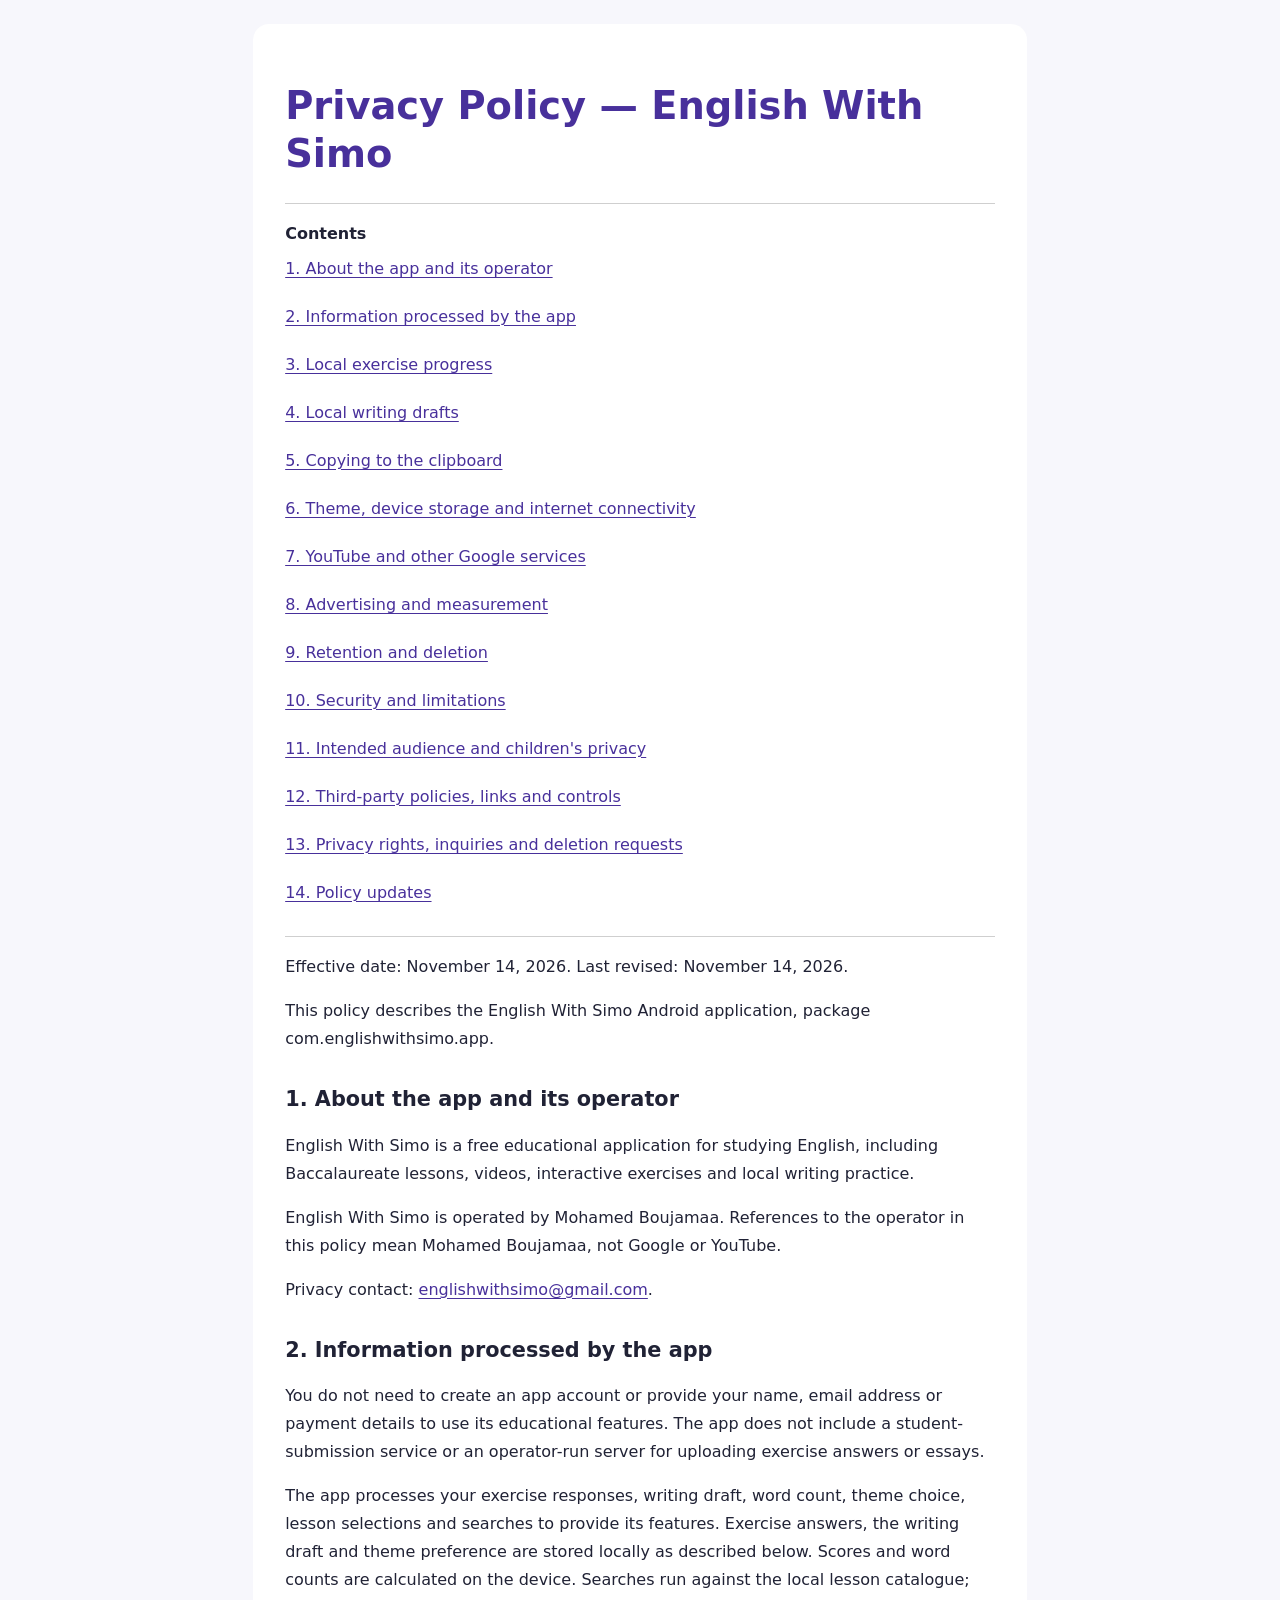
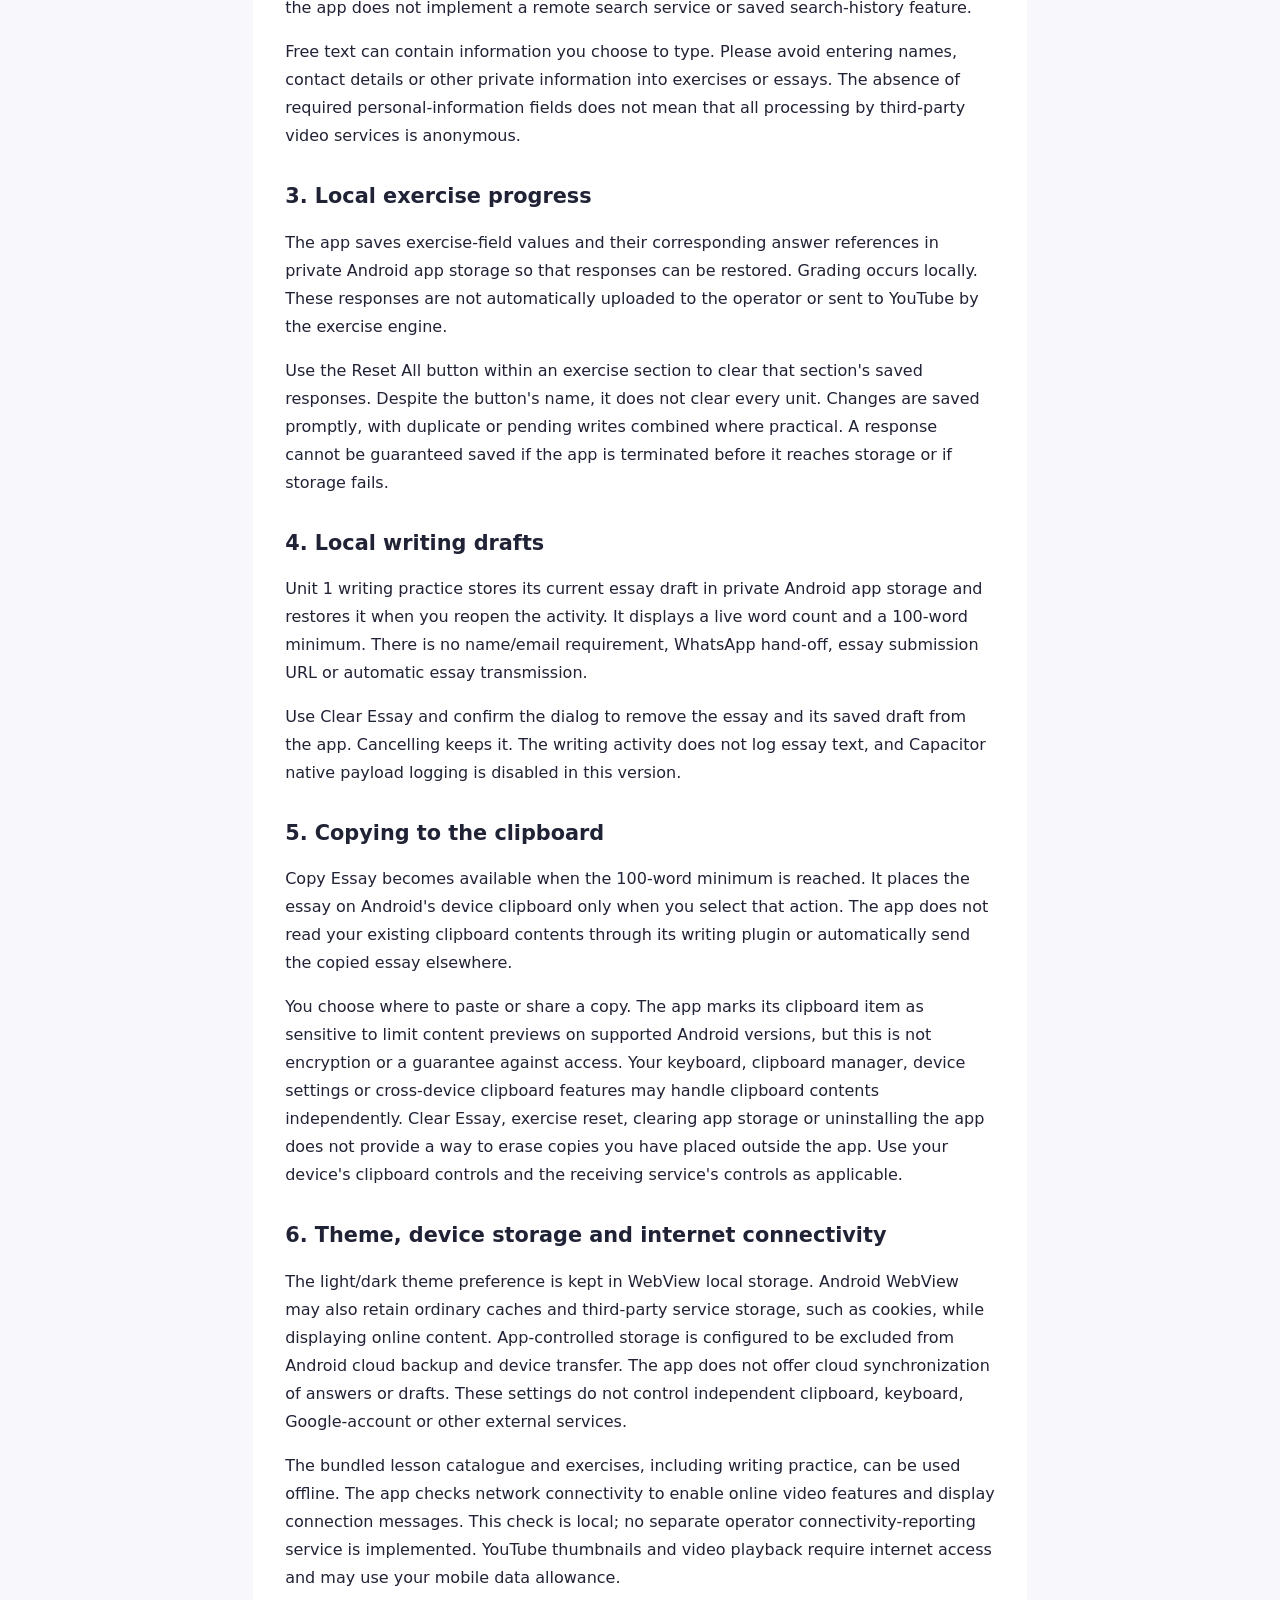
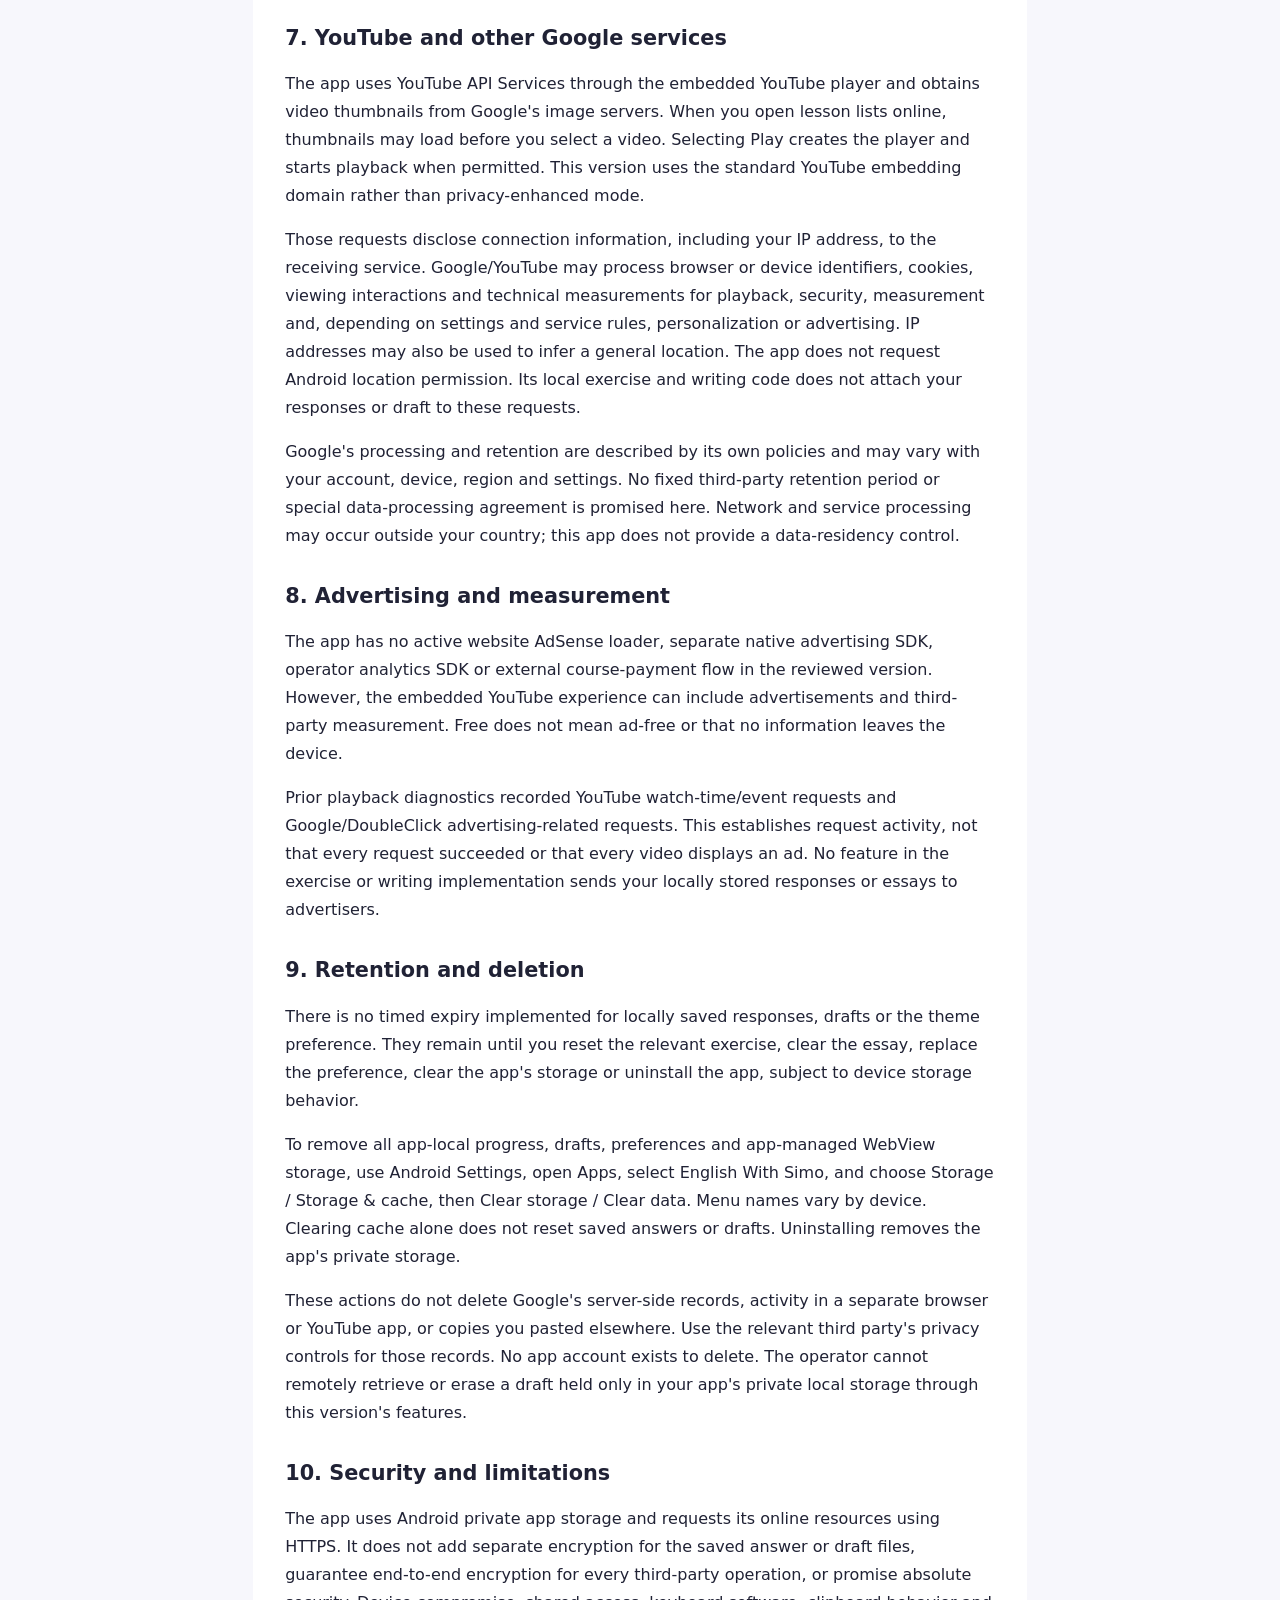
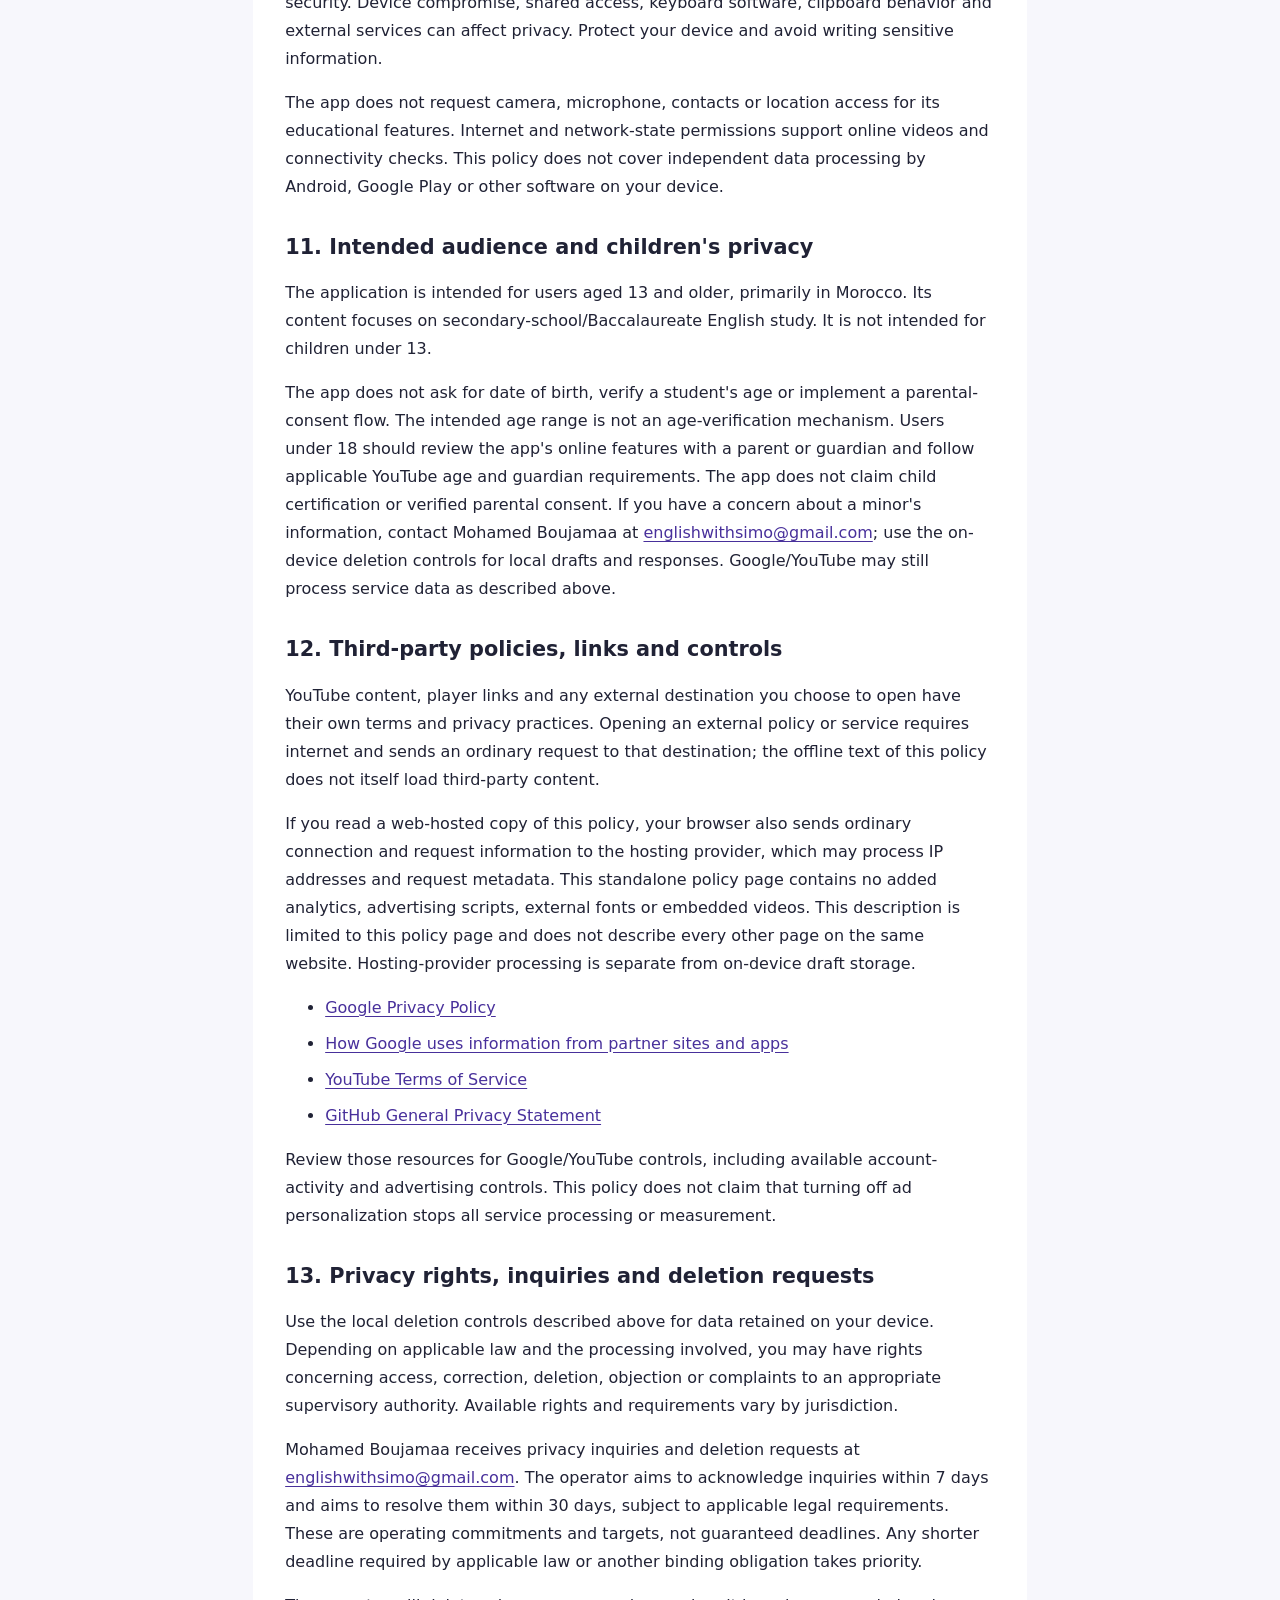
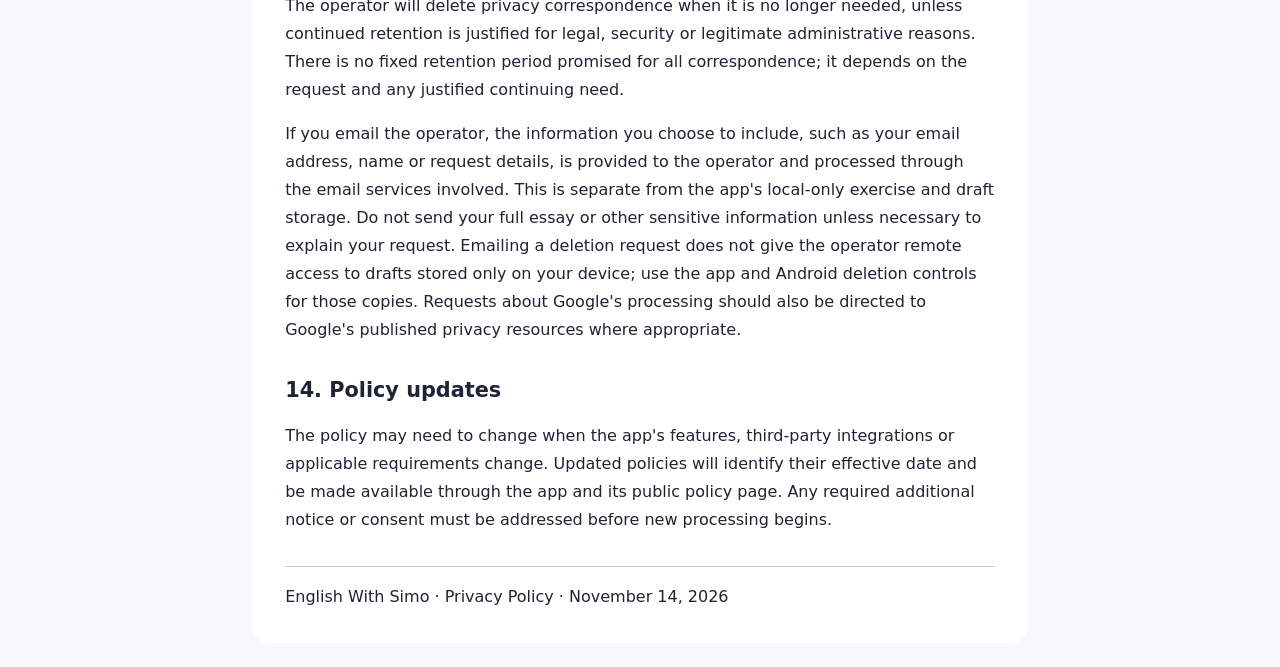
==== privacy-policy.html @ b77c1bba "Publish Android application privacy policy" ====
<!DOCTYPE html>
<html lang="en" dir="ltr"><head><meta charset="utf-8"><meta name="viewport" content="width=device-width, initial-scale=1"><meta name="robots" content="noindex, nofollow"><meta http-equiv="x-dns-prefetch-control" content="off"><meta name="color-scheme" content="light dark"><title>Privacy Policy — English With Simo</title>
<style>
:root{color-scheme:light dark;--bg:#f7f7fc;--ink:#202235;--paper:#fff;--link:#48309b;--note:#fff2cb;--border:#b89028}*{box-sizing:border-box}body{margin:0;background:var(--bg);color:var(--ink);font:1rem/1.75 system-ui,-apple-system,"Segoe UI",sans-serif}main{max-width:76ch;margin:0 auto;padding:1.25rem;background:var(--paper)}h1{font-size:clamp(1.6rem,6vw,2.4rem);line-height:1.25;color:var(--link)}h2{font-size:1.3rem;line-height:1.4;margin-top:2rem;scroll-margin-top:1rem}p,li{overflow-wrap:anywhere}li{margin:.5rem 0}a{color:var(--link);text-underline-offset:.2em}a:focus-visible{outline:3px solid var(--link);outline-offset:3px}nav{border-block:1px solid #8886;padding:1rem 0}nav a{display:block;min-height:48px;padding:.4rem 0}.skip{position:absolute;left:-10000px}.skip:focus{left:1rem;top:1rem;background:var(--paper);padding:1rem;z-index:2}footer{margin-top:2rem;border-top:1px solid #8886;padding-top:1rem}@media(prefers-color-scheme:dark){:root{--bg:#151522;--paper:#202033;--ink:#efeff9;--link:#c8b9ff;--note:#352e19;--border:#d9b451}}@media(min-width:600px){main{margin:1.5rem auto;padding:2rem;border-radius:1rem}}@media print{nav,.skip{display:none}body,main{background:white;color:black}a{color:inherit}}
</style></head><body><a class="skip" href="#policy">Skip to policy</a><main id="policy"><h1>Privacy Policy — English With Simo</h1><nav aria-label="Privacy policy contents"><strong>Contents</strong><a href="#section-1">1. About the app and its operator</a><a href="#section-2">2. Information processed by the app</a><a href="#section-3">3. Local exercise progress</a><a href="#section-4">4. Local writing drafts</a><a href="#section-5">5. Copying to the clipboard</a><a href="#section-6">6. Theme, device storage and internet connectivity</a><a href="#section-7">7. YouTube and other Google services</a><a href="#section-8">8. Advertising and measurement</a><a href="#section-9">9. Retention and deletion</a><a href="#section-10">10. Security and limitations</a><a href="#section-11">11. Intended audience and children&#39;s privacy</a><a href="#section-12">12. Third-party policies, links and controls</a><a href="#section-13">13. Privacy rights, inquiries and deletion requests</a><a href="#section-14">14. Policy updates</a></nav>
<p>Effective date: November 14, 2026. Last revised: November 14, 2026.</p>
<p>This policy describes the English With Simo Android application, package com.englishwithsimo.app.</p>
<h2 id="section-1">1. About the app and its operator</h2>
<p>English With Simo is a free educational application for studying English, including Baccalaureate lessons, videos, interactive exercises and local writing practice.</p>
<p>English With Simo is operated by Mohamed Boujamaa. References to the operator in this policy mean Mohamed Boujamaa, not Google or YouTube.</p>
<p>Privacy contact: <a href="mailto:englishwithsimo@gmail.com" target="_blank" rel="noopener noreferrer" referrerpolicy="no-referrer">englishwithsimo@gmail.com</a>.</p>
<h2 id="section-2">2. Information processed by the app</h2>
<p>You do not need to create an app account or provide your name, email address or payment details to use its educational features. The app does not include a student-submission service or an operator-run server for uploading exercise answers or essays.</p>
<p>The app processes your exercise responses, writing draft, word count, theme choice, lesson selections and searches to provide its features. Exercise answers, the writing draft and theme preference are stored locally as described below. Scores and word counts are calculated on the device. Searches run against the local lesson catalogue; the app does not implement a remote search service or saved search-history feature.</p>
<p>Free text can contain information you choose to type. Please avoid entering names, contact details or other private information into exercises or essays. The absence of required personal-information fields does not mean that all processing by third-party video services is anonymous.</p>
<h2 id="section-3">3. Local exercise progress</h2>
<p>The app saves exercise-field values and their corresponding answer references in private Android app storage so that responses can be restored. Grading occurs locally. These responses are not automatically uploaded to the operator or sent to YouTube by the exercise engine.</p>
<p>Use the Reset All button within an exercise section to clear that section&#39;s saved responses. Despite the button&#39;s name, it does not clear every unit. Changes are saved promptly, with duplicate or pending writes combined where practical. A response cannot be guaranteed saved if the app is terminated before it reaches storage or if storage fails.</p>
<h2 id="section-4">4. Local writing drafts</h2>
<p>Unit 1 writing practice stores its current essay draft in private Android app storage and restores it when you reopen the activity. It displays a live word count and a 100-word minimum. There is no name/email requirement, WhatsApp hand-off, essay submission URL or automatic essay transmission.</p>
<p>Use Clear Essay and confirm the dialog to remove the essay and its saved draft from the app. Cancelling keeps it. The writing activity does not log essay text, and Capacitor native payload logging is disabled in this version.</p>
<h2 id="section-5">5. Copying to the clipboard</h2>
<p>Copy Essay becomes available when the 100-word minimum is reached. It places the essay on Android&#39;s device clipboard only when you select that action. The app does not read your existing clipboard contents through its writing plugin or automatically send the copied essay elsewhere.</p>
<p>You choose where to paste or share a copy. The app marks its clipboard item as sensitive to limit content previews on supported Android versions, but this is not encryption or a guarantee against access. Your keyboard, clipboard manager, device settings or cross-device clipboard features may handle clipboard contents independently. Clear Essay, exercise reset, clearing app storage or uninstalling the app does not provide a way to erase copies you have placed outside the app. Use your device&#39;s clipboard controls and the receiving service&#39;s controls as applicable.</p>
<h2 id="section-6">6. Theme, device storage and internet connectivity</h2>
<p>The light/dark theme preference is kept in WebView local storage. Android WebView may also retain ordinary caches and third-party service storage, such as cookies, while displaying online content. App-controlled storage is configured to be excluded from Android cloud backup and device transfer. The app does not offer cloud synchronization of answers or drafts. These settings do not control independent clipboard, keyboard, Google-account or other external services.</p>
<p>The bundled lesson catalogue and exercises, including writing practice, can be used offline. The app checks network connectivity to enable online video features and display connection messages. This check is local; no separate operator connectivity-reporting service is implemented. YouTube thumbnails and video playback require internet access and may use your mobile data allowance.</p>
<h2 id="section-7">7. YouTube and other Google services</h2>
<p>The app uses YouTube API Services through the embedded YouTube player and obtains video thumbnails from Google&#39;s image servers. When you open lesson lists online, thumbnails may load before you select a video. Selecting Play creates the player and starts playback when permitted. This version uses the standard YouTube embedding domain rather than privacy-enhanced mode.</p>
<p>Those requests disclose connection information, including your IP address, to the receiving service. Google/YouTube may process browser or device identifiers, cookies, viewing interactions and technical measurements for playback, security, measurement and, depending on settings and service rules, personalization or advertising. IP addresses may also be used to infer a general location. The app does not request Android location permission. Its local exercise and writing code does not attach your responses or draft to these requests.</p>
<p>Google&#39;s processing and retention are described by its own policies and may vary with your account, device, region and settings. No fixed third-party retention period or special data-processing agreement is promised here. Network and service processing may occur outside your country; this app does not provide a data-residency control.</p>
<h2 id="section-8">8. Advertising and measurement</h2>
<p>The app has no active website AdSense loader, separate native advertising SDK, operator analytics SDK or external course-payment flow in the reviewed version. However, the embedded YouTube experience can include advertisements and third-party measurement. Free does not mean ad-free or that no information leaves the device.</p>
<p>Prior playback diagnostics recorded YouTube watch-time/event requests and Google/DoubleClick advertising-related requests. This establishes request activity, not that every request succeeded or that every video displays an ad. No feature in the exercise or writing implementation sends your locally stored responses or essays to advertisers.</p>
<h2 id="section-9">9. Retention and deletion</h2>
<p>There is no timed expiry implemented for locally saved responses, drafts or the theme preference. They remain until you reset the relevant exercise, clear the essay, replace the preference, clear the app&#39;s storage or uninstall the app, subject to device storage behavior.</p>
<p>To remove all app-local progress, drafts, preferences and app-managed WebView storage, use Android Settings, open Apps, select English With Simo, and choose Storage / Storage &amp; cache, then Clear storage / Clear data. Menu names vary by device. Clearing cache alone does not reset saved answers or drafts. Uninstalling removes the app&#39;s private storage.</p>
<p>These actions do not delete Google&#39;s server-side records, activity in a separate browser or YouTube app, or copies you pasted elsewhere. Use the relevant third party&#39;s privacy controls for those records. No app account exists to delete. The operator cannot remotely retrieve or erase a draft held only in your app&#39;s private local storage through this version&#39;s features.</p>
<h2 id="section-10">10. Security and limitations</h2>
<p>The app uses Android private app storage and requests its online resources using HTTPS. It does not add separate encryption for the saved answer or draft files, guarantee end-to-end encryption for every third-party operation, or promise absolute security. Device compromise, shared access, keyboard software, clipboard behavior and external services can affect privacy. Protect your device and avoid writing sensitive information.</p>
<p>The app does not request camera, microphone, contacts or location access for its educational features. Internet and network-state permissions support online videos and connectivity checks. This policy does not cover independent data processing by Android, Google Play or other software on your device.</p>
<h2 id="section-11">11. Intended audience and children&#39;s privacy</h2>
<p>The application is intended for users aged 13 and older, primarily in Morocco. Its content focuses on secondary-school/Baccalaureate English study. It is not intended for children under 13.</p>
<p>The app does not ask for date of birth, verify a student&#39;s age or implement a parental-consent flow. The intended age range is not an age-verification mechanism. Users under 18 should review the app&#39;s online features with a parent or guardian and follow applicable YouTube age and guardian requirements. The app does not claim child certification or verified parental consent. If you have a concern about a minor&#39;s information, contact Mohamed Boujamaa at <a href="mailto:englishwithsimo@gmail.com" target="_blank" rel="noopener noreferrer" referrerpolicy="no-referrer">englishwithsimo@gmail.com</a>; use the on-device deletion controls for local drafts and responses. Google/YouTube may still process service data as described above.</p>
<h2 id="section-12">12. Third-party policies, links and controls</h2>
<p>YouTube content, player links and any external destination you choose to open have their own terms and privacy practices. Opening an external policy or service requires internet and sends an ordinary request to that destination; the offline text of this policy does not itself load third-party content.</p>
<p>If you read a web-hosted copy of this policy, your browser also sends ordinary connection and request information to the hosting provider, which may process IP addresses and request metadata. This standalone policy page contains no added analytics, advertising scripts, external fonts or embedded videos. This description is limited to this policy page and does not describe every other page on the same website. Hosting-provider processing is separate from on-device draft storage.</p>
<ul><li><a href="https://policies.google.com/privacy" target="_blank" rel="noopener noreferrer" referrerpolicy="no-referrer">Google Privacy Policy</a></li><li><a href="https://policies.google.com/technologies/partner-sites" target="_blank" rel="noopener noreferrer" referrerpolicy="no-referrer">How Google uses information from partner sites and apps</a></li><li><a href="https://www.youtube.com/t/terms" target="_blank" rel="noopener noreferrer" referrerpolicy="no-referrer">YouTube Terms of Service</a></li><li><a href="https://docs.github.com/en/site-policy/privacy-policies/github-general-privacy-statement" target="_blank" rel="noopener noreferrer" referrerpolicy="no-referrer">GitHub General Privacy Statement</a></li></ul>
<p>Review those resources for Google/YouTube controls, including available account-activity and advertising controls. This policy does not claim that turning off ad personalization stops all service processing or measurement.</p>
<h2 id="section-13">13. Privacy rights, inquiries and deletion requests</h2>
<p>Use the local deletion controls described above for data retained on your device. Depending on applicable law and the processing involved, you may have rights concerning access, correction, deletion, objection or complaints to an appropriate supervisory authority. Available rights and requirements vary by jurisdiction.</p>
<p>Mohamed Boujamaa receives privacy inquiries and deletion requests at <a href="mailto:englishwithsimo@gmail.com" target="_blank" rel="noopener noreferrer" referrerpolicy="no-referrer">englishwithsimo@gmail.com</a>. The operator aims to acknowledge inquiries within 7 days and aims to resolve them within 30 days, subject to applicable legal requirements. These are operating commitments and targets, not guaranteed deadlines. Any shorter deadline required by applicable law or another binding obligation takes priority.</p>
<p>The operator will delete privacy correspondence when it is no longer needed, unless continued retention is justified for legal, security or legitimate administrative reasons. There is no fixed retention period promised for all correspondence; it depends on the request and any justified continuing need.</p>
<p>If you email the operator, the information you choose to include, such as your email address, name or request details, is provided to the operator and processed through the email services involved. This is separate from the app&#39;s local-only exercise and draft storage. Do not send your full essay or other sensitive information unless necessary to explain your request. Emailing a deletion request does not give the operator remote access to drafts stored only on your device; use the app and Android deletion controls for those copies. Requests about Google&#39;s processing should also be directed to Google&#39;s published privacy resources where appropriate.</p>
<h2 id="section-14">14. Policy updates</h2>
<p>The policy may need to change when the app&#39;s features, third-party integrations or applicable requirements change. Updated policies will identify their effective date and be made available through the app and its public policy page. Any required additional notice or consent must be addressed before new processing begins.</p><footer>English With Simo · Privacy Policy · November 14, 2026</footer></main></body></html>
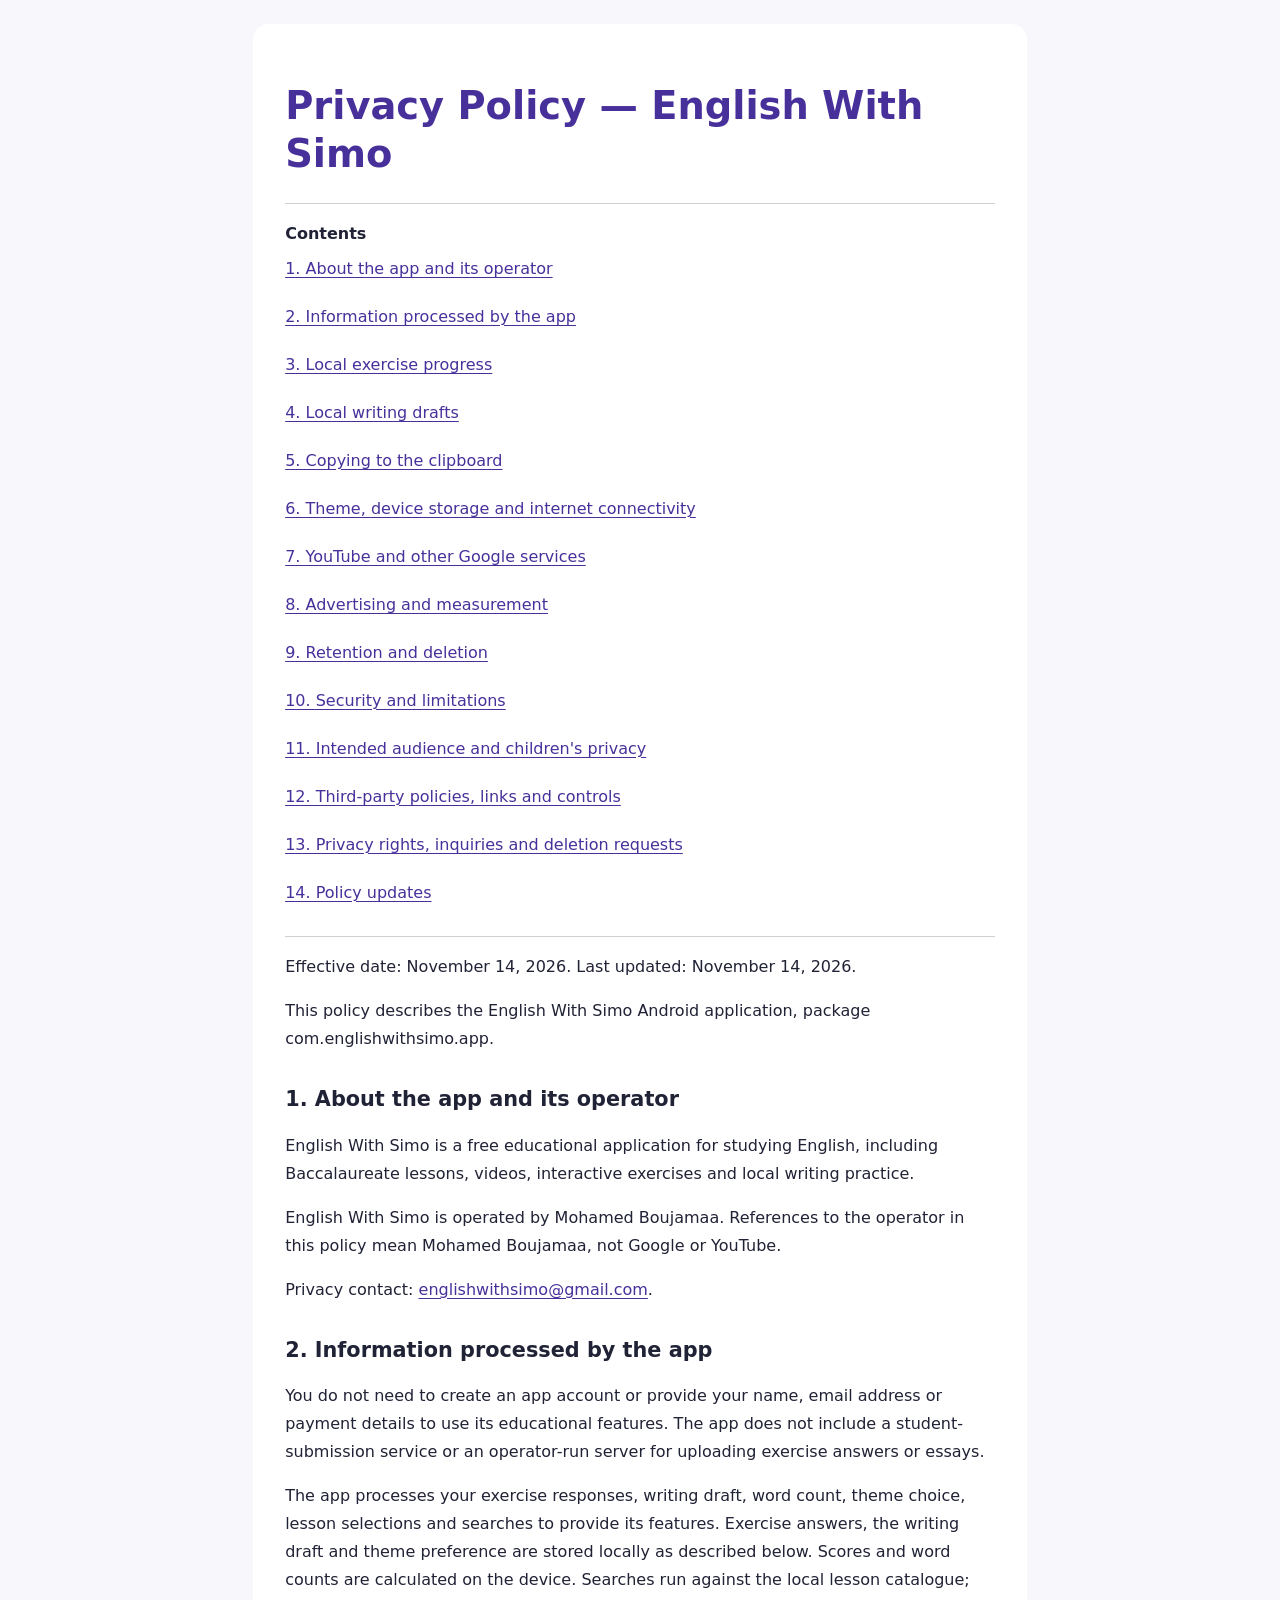
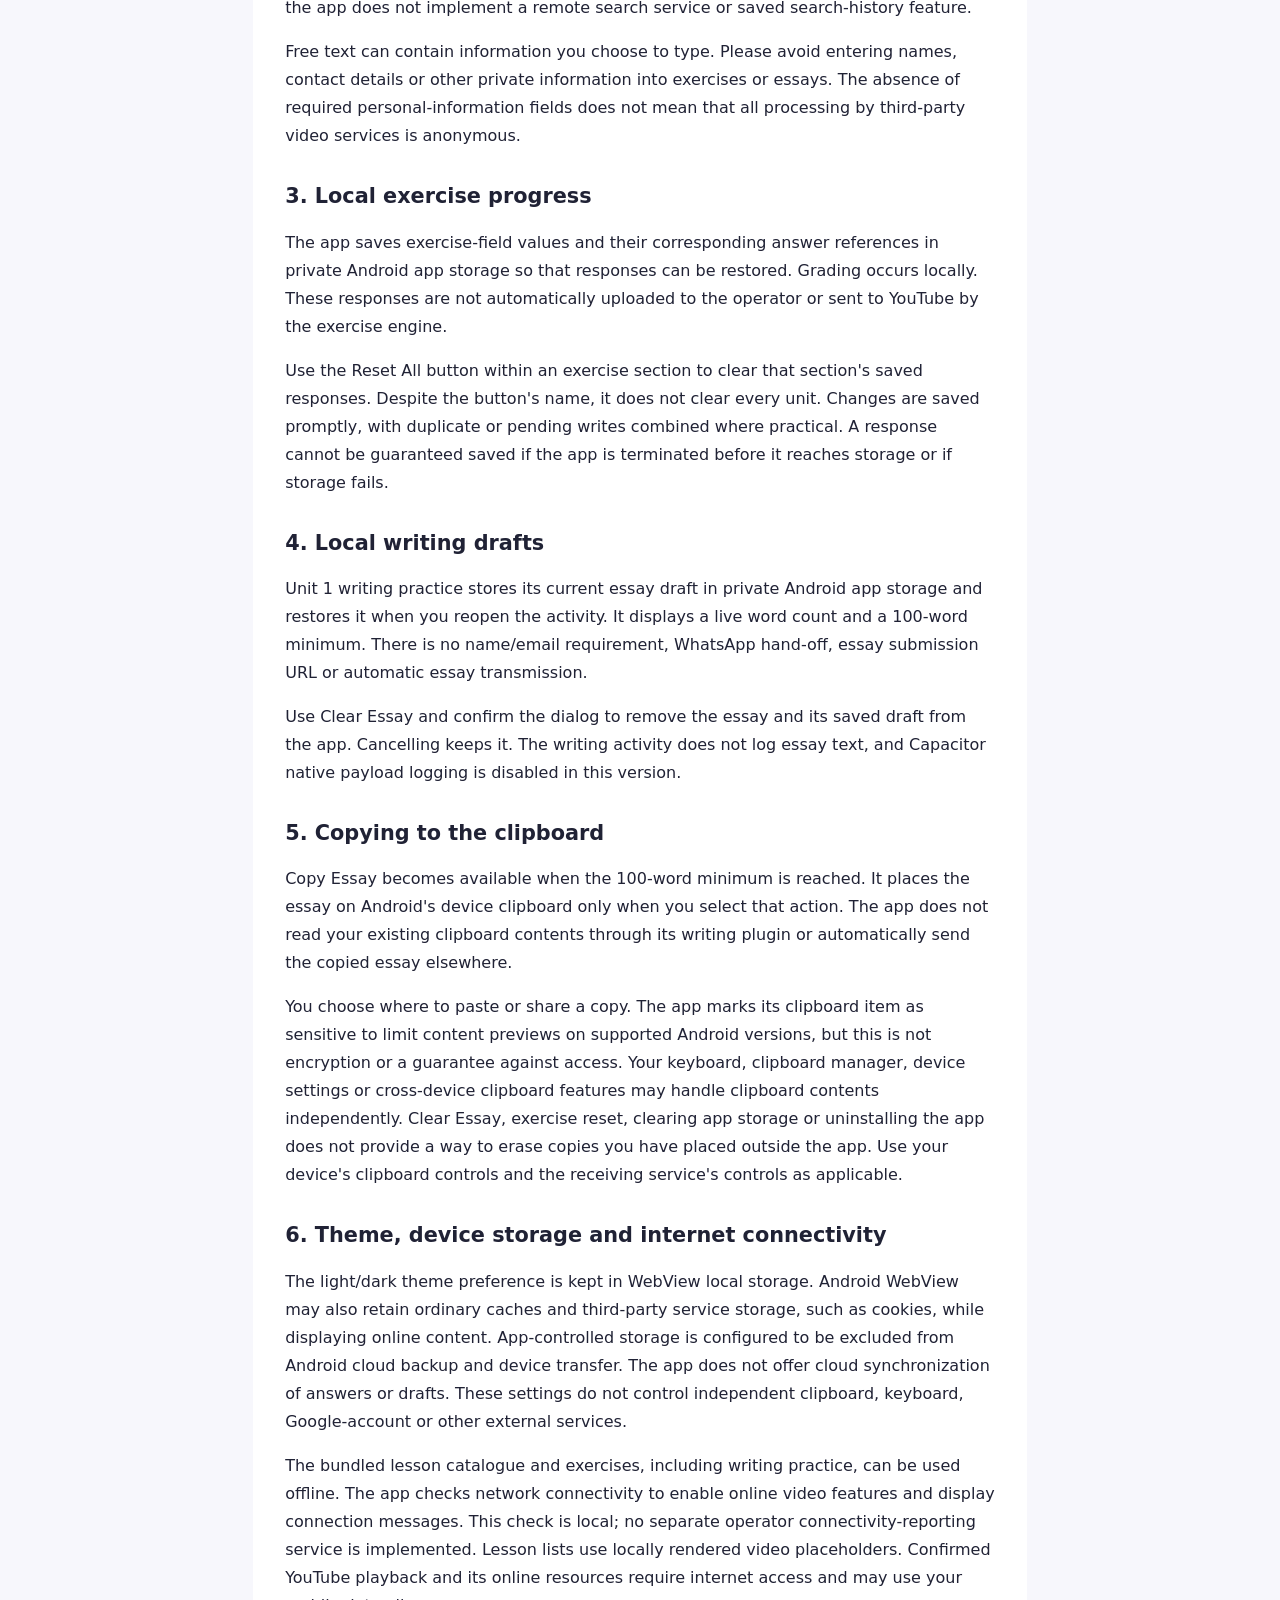
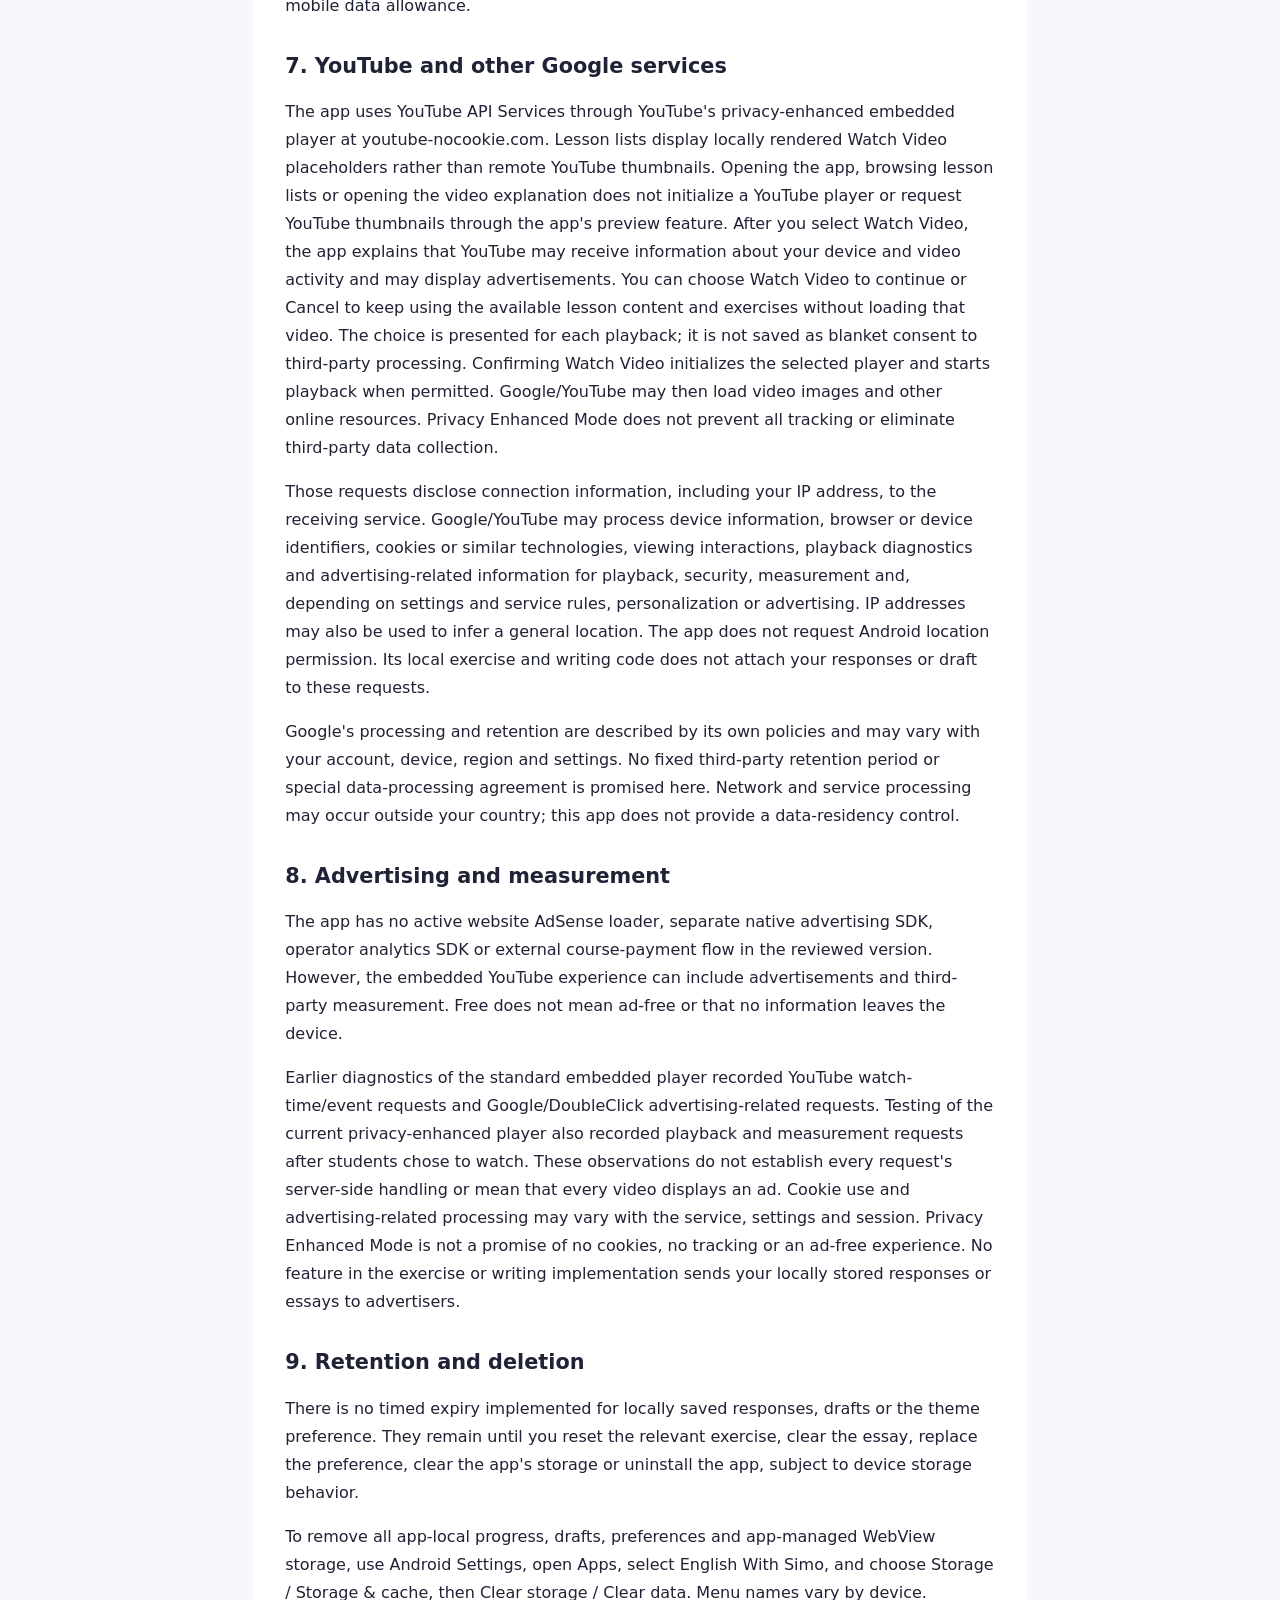
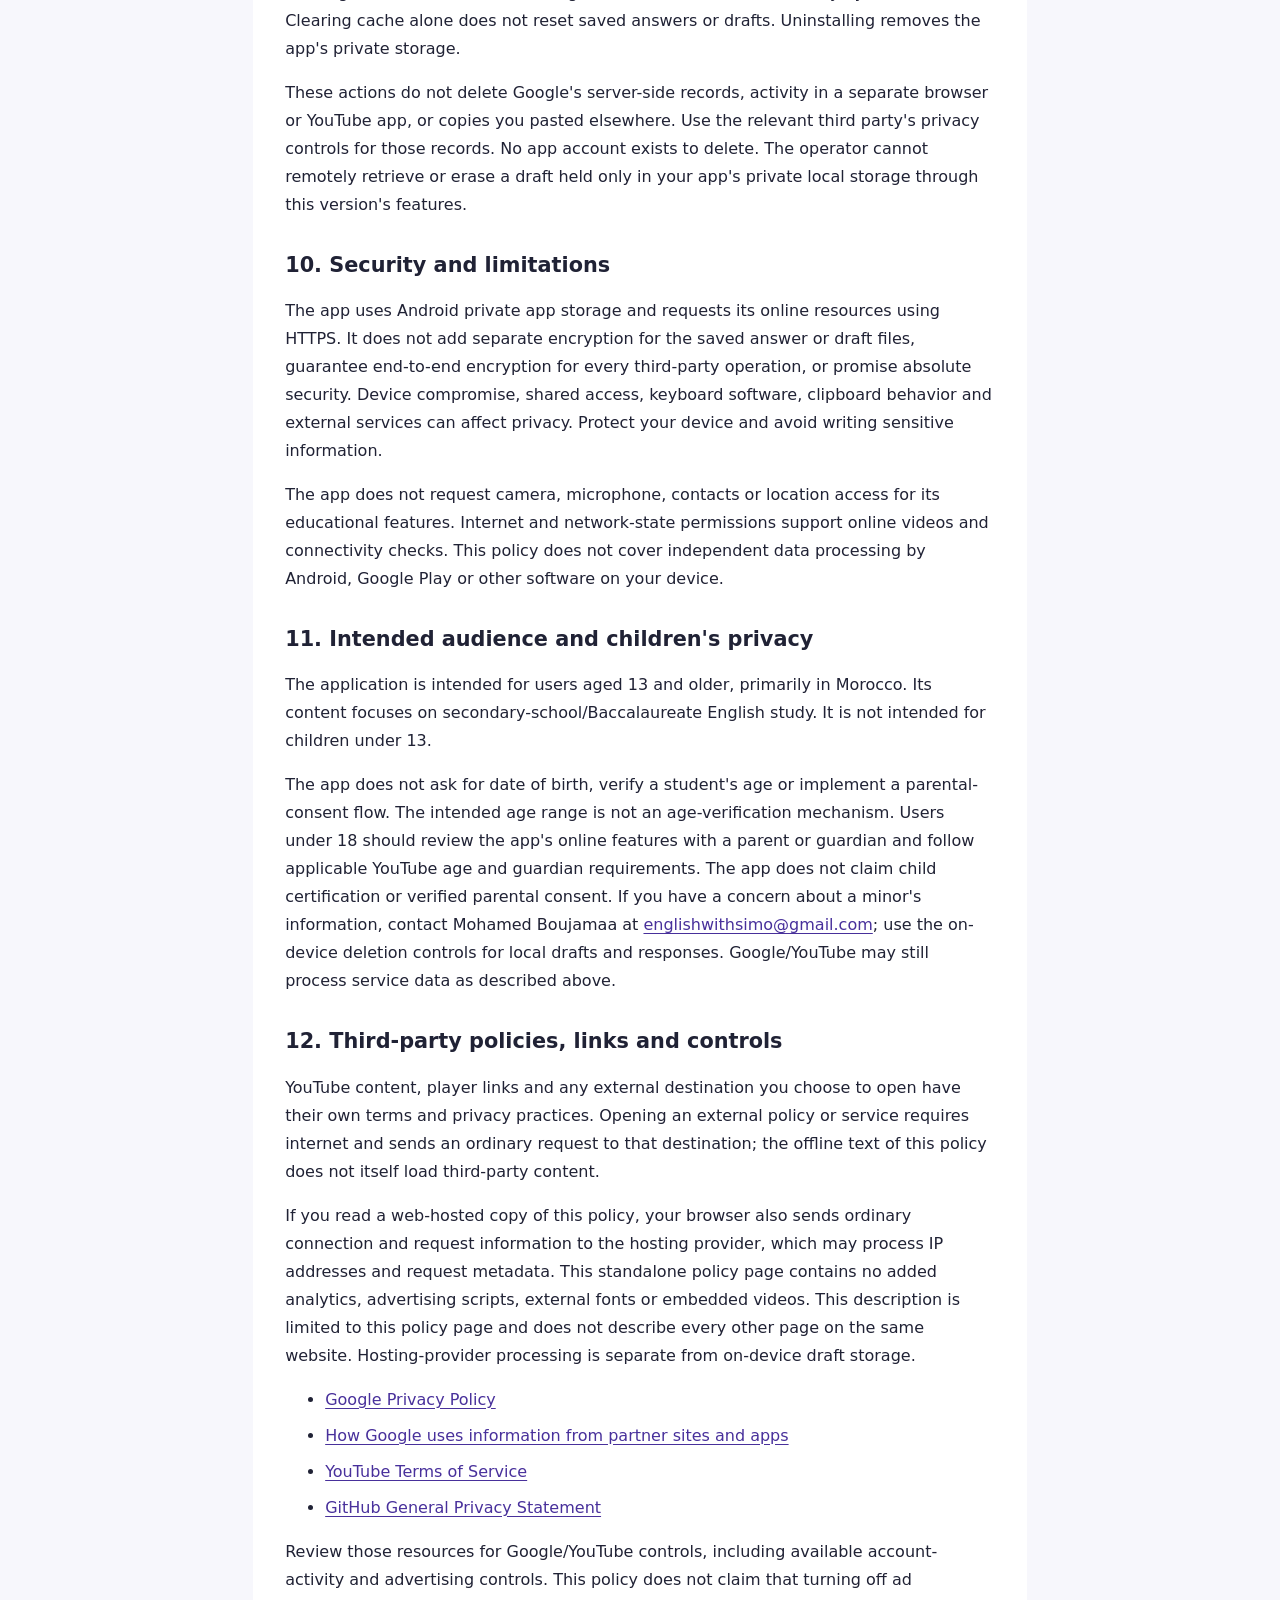
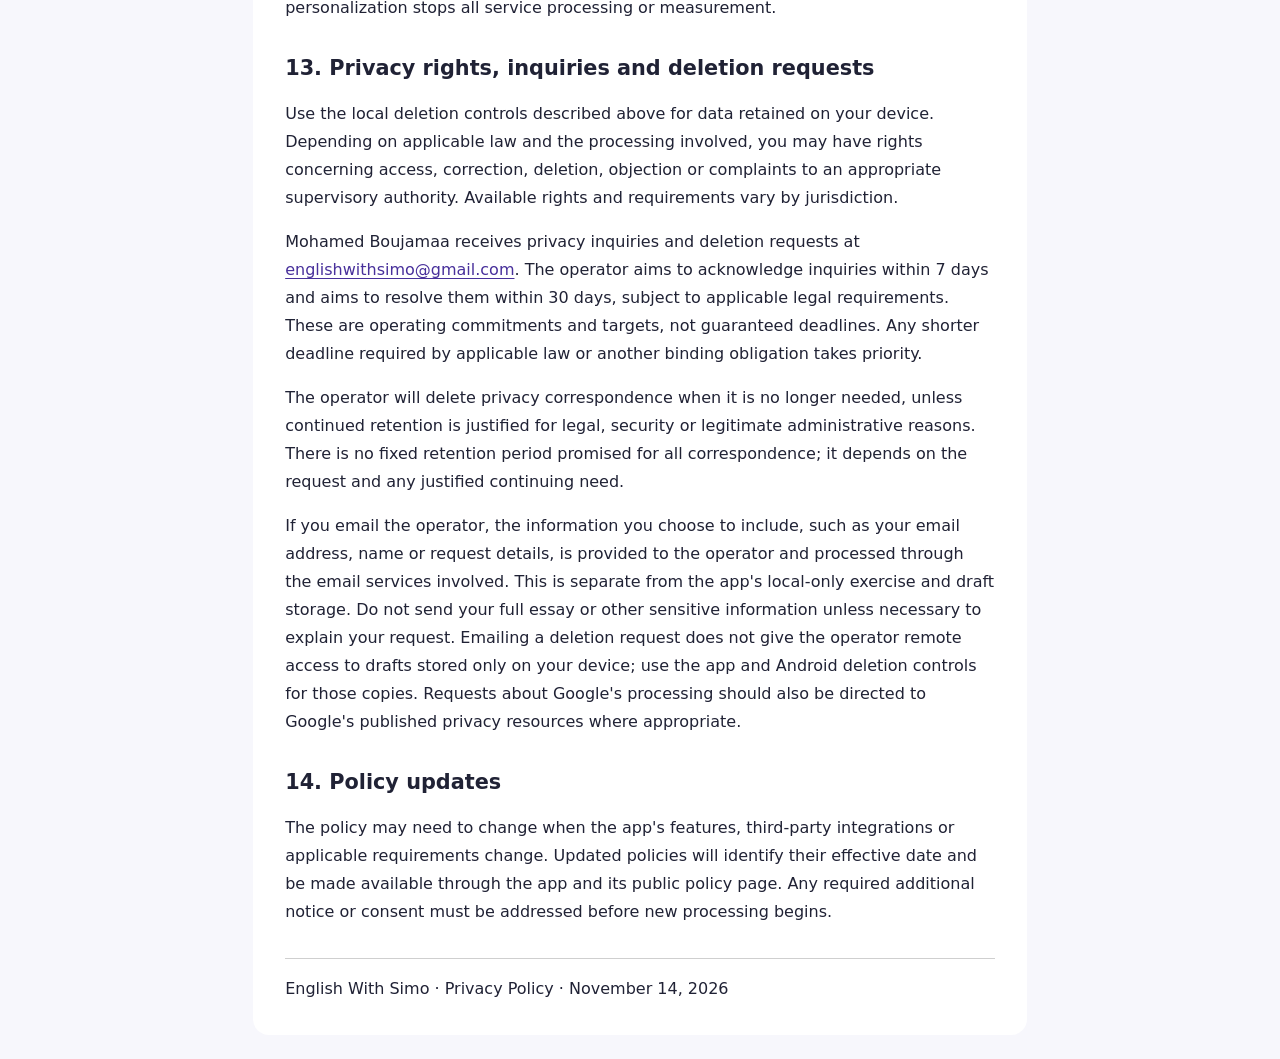
==== commit 6cfda0ce: "Update privacy policy for user-initiated YouTube playback" ====
--- a/privacy-policy.html
+++ b/privacy-policy.html
@@ -3,7 +3,7 @@
 <style>
 :root{color-scheme:light dark;--bg:#f7f7fc;--ink:#202235;--paper:#fff;--link:#48309b;--note:#fff2cb;--border:#b89028}*{box-sizing:border-box}body{margin:0;background:var(--bg);color:var(--ink);font:1rem/1.75 system-ui,-apple-system,"Segoe UI",sans-serif}main{max-width:76ch;margin:0 auto;padding:1.25rem;background:var(--paper)}h1{font-size:clamp(1.6rem,6vw,2.4rem);line-height:1.25;color:var(--link)}h2{font-size:1.3rem;line-height:1.4;margin-top:2rem;scroll-margin-top:1rem}p,li{overflow-wrap:anywhere}li{margin:.5rem 0}a{color:var(--link);text-underline-offset:.2em}a:focus-visible{outline:3px solid var(--link);outline-offset:3px}nav{border-block:1px solid #8886;padding:1rem 0}nav a{display:block;min-height:48px;padding:.4rem 0}.skip{position:absolute;left:-10000px}.skip:focus{left:1rem;top:1rem;background:var(--paper);padding:1rem;z-index:2}footer{margin-top:2rem;border-top:1px solid #8886;padding-top:1rem}@media(prefers-color-scheme:dark){:root{--bg:#151522;--paper:#202033;--ink:#efeff9;--link:#c8b9ff;--note:#352e19;--border:#d9b451}}@media(min-width:600px){main{margin:1.5rem auto;padding:2rem;border-radius:1rem}}@media print{nav,.skip{display:none}body,main{background:white;color:black}a{color:inherit}}
 </style></head><body><a class="skip" href="#policy">Skip to policy</a><main id="policy"><h1>Privacy Policy — English With Simo</h1><nav aria-label="Privacy policy contents"><strong>Contents</strong><a href="#section-1">1. About the app and its operator</a><a href="#section-2">2. Information processed by the app</a><a href="#section-3">3. Local exercise progress</a><a href="#section-4">4. Local writing drafts</a><a href="#section-5">5. Copying to the clipboard</a><a href="#section-6">6. Theme, device storage and internet connectivity</a><a href="#section-7">7. YouTube and other Google services</a><a href="#section-8">8. Advertising and measurement</a><a href="#section-9">9. Retention and deletion</a><a href="#section-10">10. Security and limitations</a><a href="#section-11">11. Intended audience and children&#39;s privacy</a><a href="#section-12">12. Third-party policies, links and controls</a><a href="#section-13">13. Privacy rights, inquiries and deletion requests</a><a href="#section-14">14. Policy updates</a></nav>
-<p>Effective date: November 14, 2026. Last revised: November 14, 2026.</p>
+<p>Effective date: November 14, 2026. Last updated: November 14, 2026.</p>
 <p>This policy describes the English With Simo Android application, package com.englishwithsimo.app.</p>
 <h2 id="section-1">1. About the app and its operator</h2>
 <p>English With Simo is a free educational application for studying English, including Baccalaureate lessons, videos, interactive exercises and local writing practice.</p>
@@ -24,14 +24,14 @@
 <p>You choose where to paste or share a copy. The app marks its clipboard item as sensitive to limit content previews on supported Android versions, but this is not encryption or a guarantee against access. Your keyboard, clipboard manager, device settings or cross-device clipboard features may handle clipboard contents independently. Clear Essay, exercise reset, clearing app storage or uninstalling the app does not provide a way to erase copies you have placed outside the app. Use your device&#39;s clipboard controls and the receiving service&#39;s controls as applicable.</p>
 <h2 id="section-6">6. Theme, device storage and internet connectivity</h2>
 <p>The light/dark theme preference is kept in WebView local storage. Android WebView may also retain ordinary caches and third-party service storage, such as cookies, while displaying online content. App-controlled storage is configured to be excluded from Android cloud backup and device transfer. The app does not offer cloud synchronization of answers or drafts. These settings do not control independent clipboard, keyboard, Google-account or other external services.</p>
-<p>The bundled lesson catalogue and exercises, including writing practice, can be used offline. The app checks network connectivity to enable online video features and display connection messages. This check is local; no separate operator connectivity-reporting service is implemented. YouTube thumbnails and video playback require internet access and may use your mobile data allowance.</p>
+<p>The bundled lesson catalogue and exercises, including writing practice, can be used offline. The app checks network connectivity to enable online video features and display connection messages. This check is local; no separate operator connectivity-reporting service is implemented. Lesson lists use locally rendered video placeholders. Confirmed YouTube playback and its online resources require internet access and may use your mobile data allowance.</p>
 <h2 id="section-7">7. YouTube and other Google services</h2>
-<p>The app uses YouTube API Services through the embedded YouTube player and obtains video thumbnails from Google&#39;s image servers. When you open lesson lists online, thumbnails may load before you select a video. Selecting Play creates the player and starts playback when permitted. This version uses the standard YouTube embedding domain rather than privacy-enhanced mode.</p>
-<p>Those requests disclose connection information, including your IP address, to the receiving service. Google/YouTube may process browser or device identifiers, cookies, viewing interactions and technical measurements for playback, security, measurement and, depending on settings and service rules, personalization or advertising. IP addresses may also be used to infer a general location. The app does not request Android location permission. Its local exercise and writing code does not attach your responses or draft to these requests.</p>
+<p>The app uses YouTube API Services through YouTube&#39;s privacy-enhanced embedded player at youtube-nocookie.com. Lesson lists display locally rendered Watch Video placeholders rather than remote YouTube thumbnails. Opening the app, browsing lesson lists or opening the video explanation does not initialize a YouTube player or request YouTube thumbnails through the app&#39;s preview feature. After you select Watch Video, the app explains that YouTube may receive information about your device and video activity and may display advertisements. You can choose Watch Video to continue or Cancel to keep using the available lesson content and exercises without loading that video. The choice is presented for each playback; it is not saved as blanket consent to third-party processing. Confirming Watch Video initializes the selected player and starts playback when permitted. Google/YouTube may then load video images and other online resources. Privacy Enhanced Mode does not prevent all tracking or eliminate third-party data collection.</p>
+<p>Those requests disclose connection information, including your IP address, to the receiving service. Google/YouTube may process device information, browser or device identifiers, cookies or similar technologies, viewing interactions, playback diagnostics and advertising-related information for playback, security, measurement and, depending on settings and service rules, personalization or advertising. IP addresses may also be used to infer a general location. The app does not request Android location permission. Its local exercise and writing code does not attach your responses or draft to these requests.</p>
 <p>Google&#39;s processing and retention are described by its own policies and may vary with your account, device, region and settings. No fixed third-party retention period or special data-processing agreement is promised here. Network and service processing may occur outside your country; this app does not provide a data-residency control.</p>
 <h2 id="section-8">8. Advertising and measurement</h2>
 <p>The app has no active website AdSense loader, separate native advertising SDK, operator analytics SDK or external course-payment flow in the reviewed version. However, the embedded YouTube experience can include advertisements and third-party measurement. Free does not mean ad-free or that no information leaves the device.</p>
-<p>Prior playback diagnostics recorded YouTube watch-time/event requests and Google/DoubleClick advertising-related requests. This establishes request activity, not that every request succeeded or that every video displays an ad. No feature in the exercise or writing implementation sends your locally stored responses or essays to advertisers.</p>
+<p>Earlier diagnostics of the standard embedded player recorded YouTube watch-time/event requests and Google/DoubleClick advertising-related requests. Testing of the current privacy-enhanced player also recorded playback and measurement requests after students chose to watch. These observations do not establish every request&#39;s server-side handling or mean that every video displays an ad. Cookie use and advertising-related processing may vary with the service, settings and session. Privacy Enhanced Mode is not a promise of no cookies, no tracking or an ad-free experience. No feature in the exercise or writing implementation sends your locally stored responses or essays to advertisers.</p>
 <h2 id="section-9">9. Retention and deletion</h2>
 <p>There is no timed expiry implemented for locally saved responses, drafts or the theme preference. They remain until you reset the relevant exercise, clear the essay, replace the preference, clear the app&#39;s storage or uninstall the app, subject to device storage behavior.</p>
 <p>To remove all app-local progress, drafts, preferences and app-managed WebView storage, use Android Settings, open Apps, select English With Simo, and choose Storage / Storage &amp; cache, then Clear storage / Clear data. Menu names vary by device. Clearing cache alone does not reset saved answers or drafts. Uninstalling removes the app&#39;s private storage.</p>
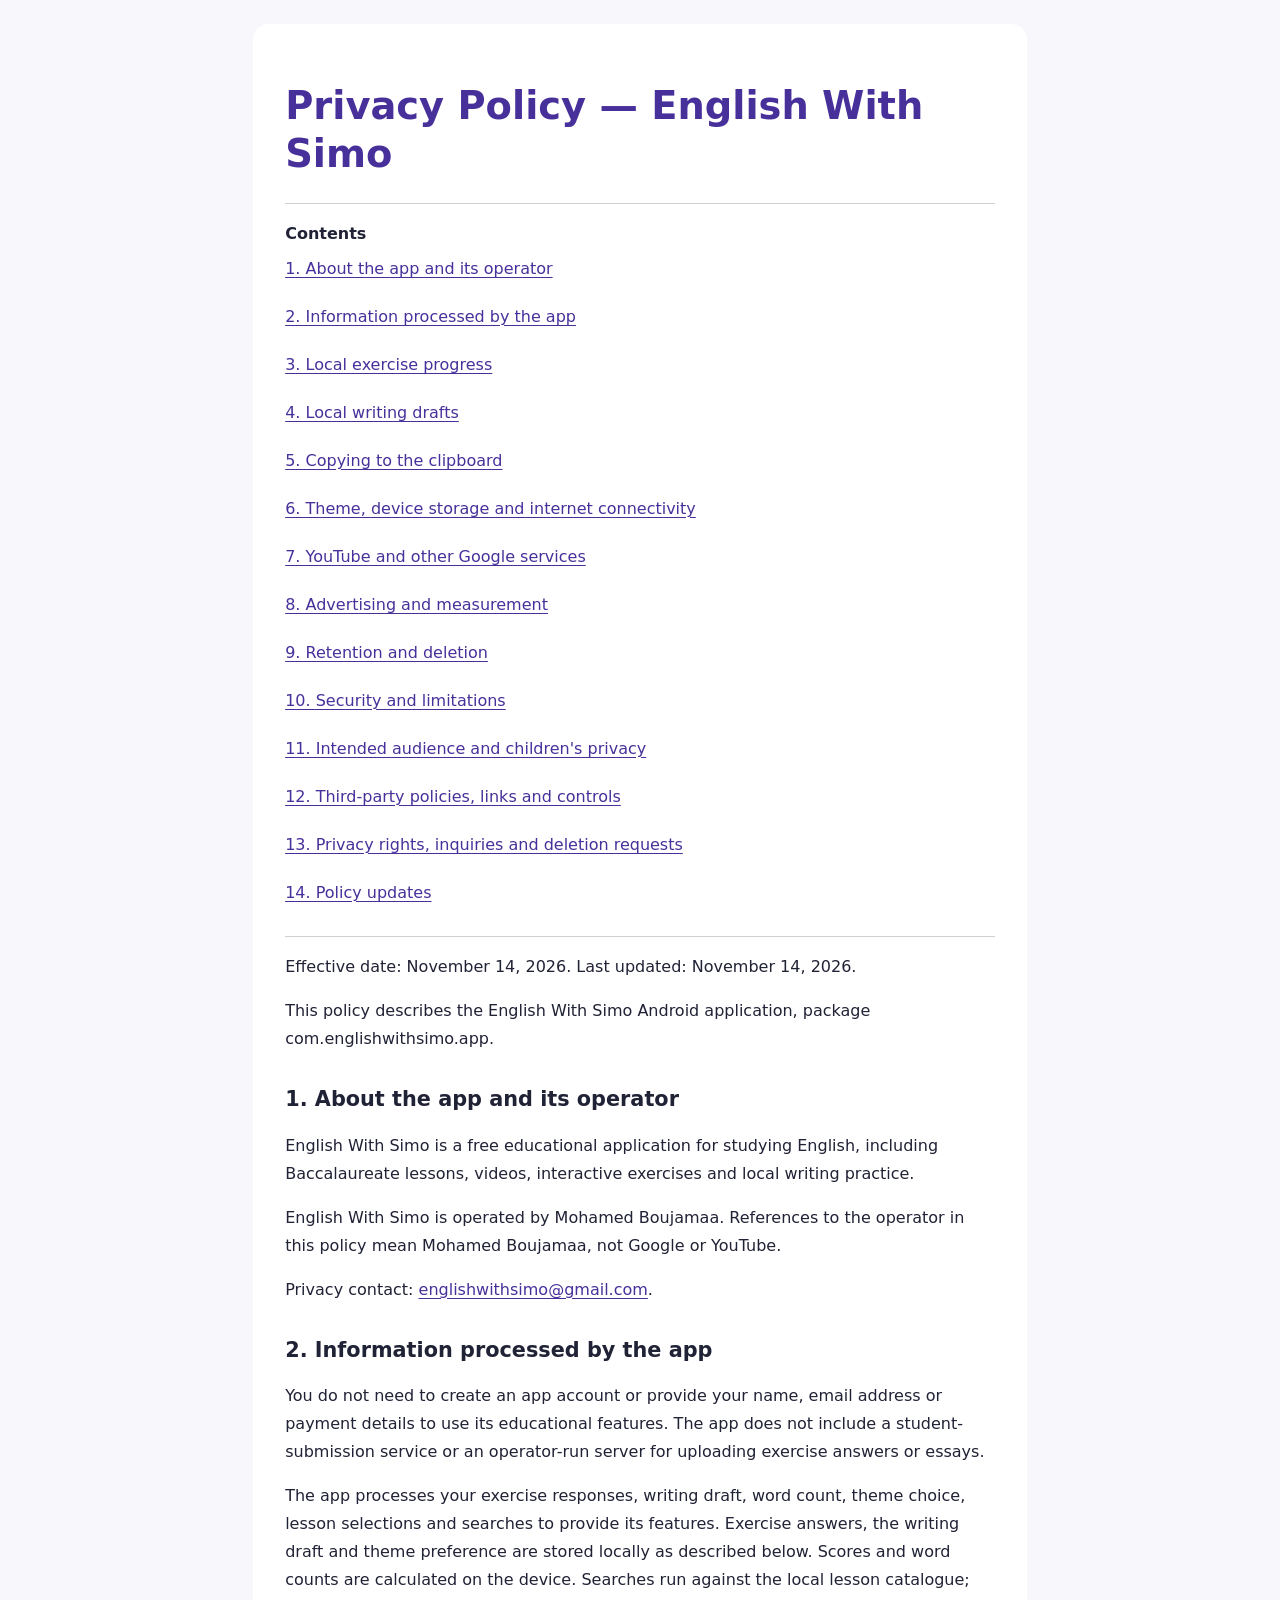
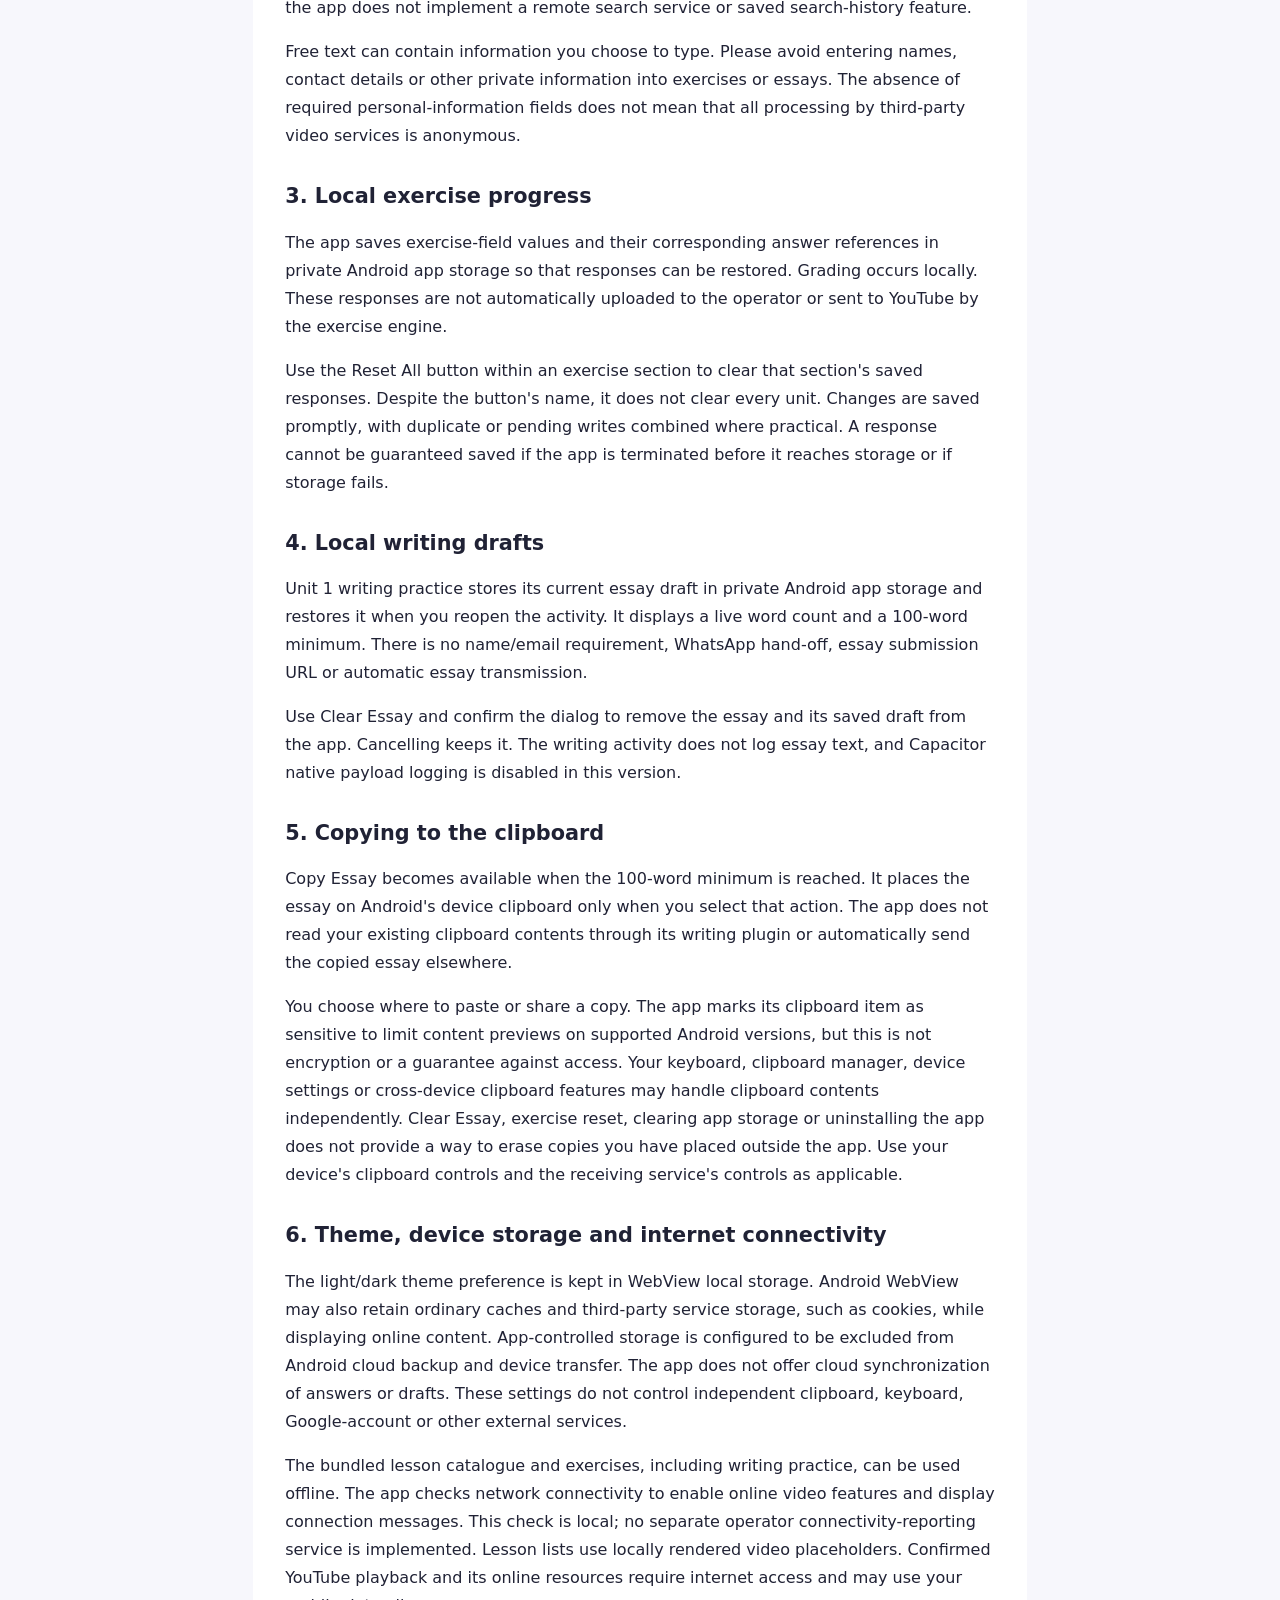
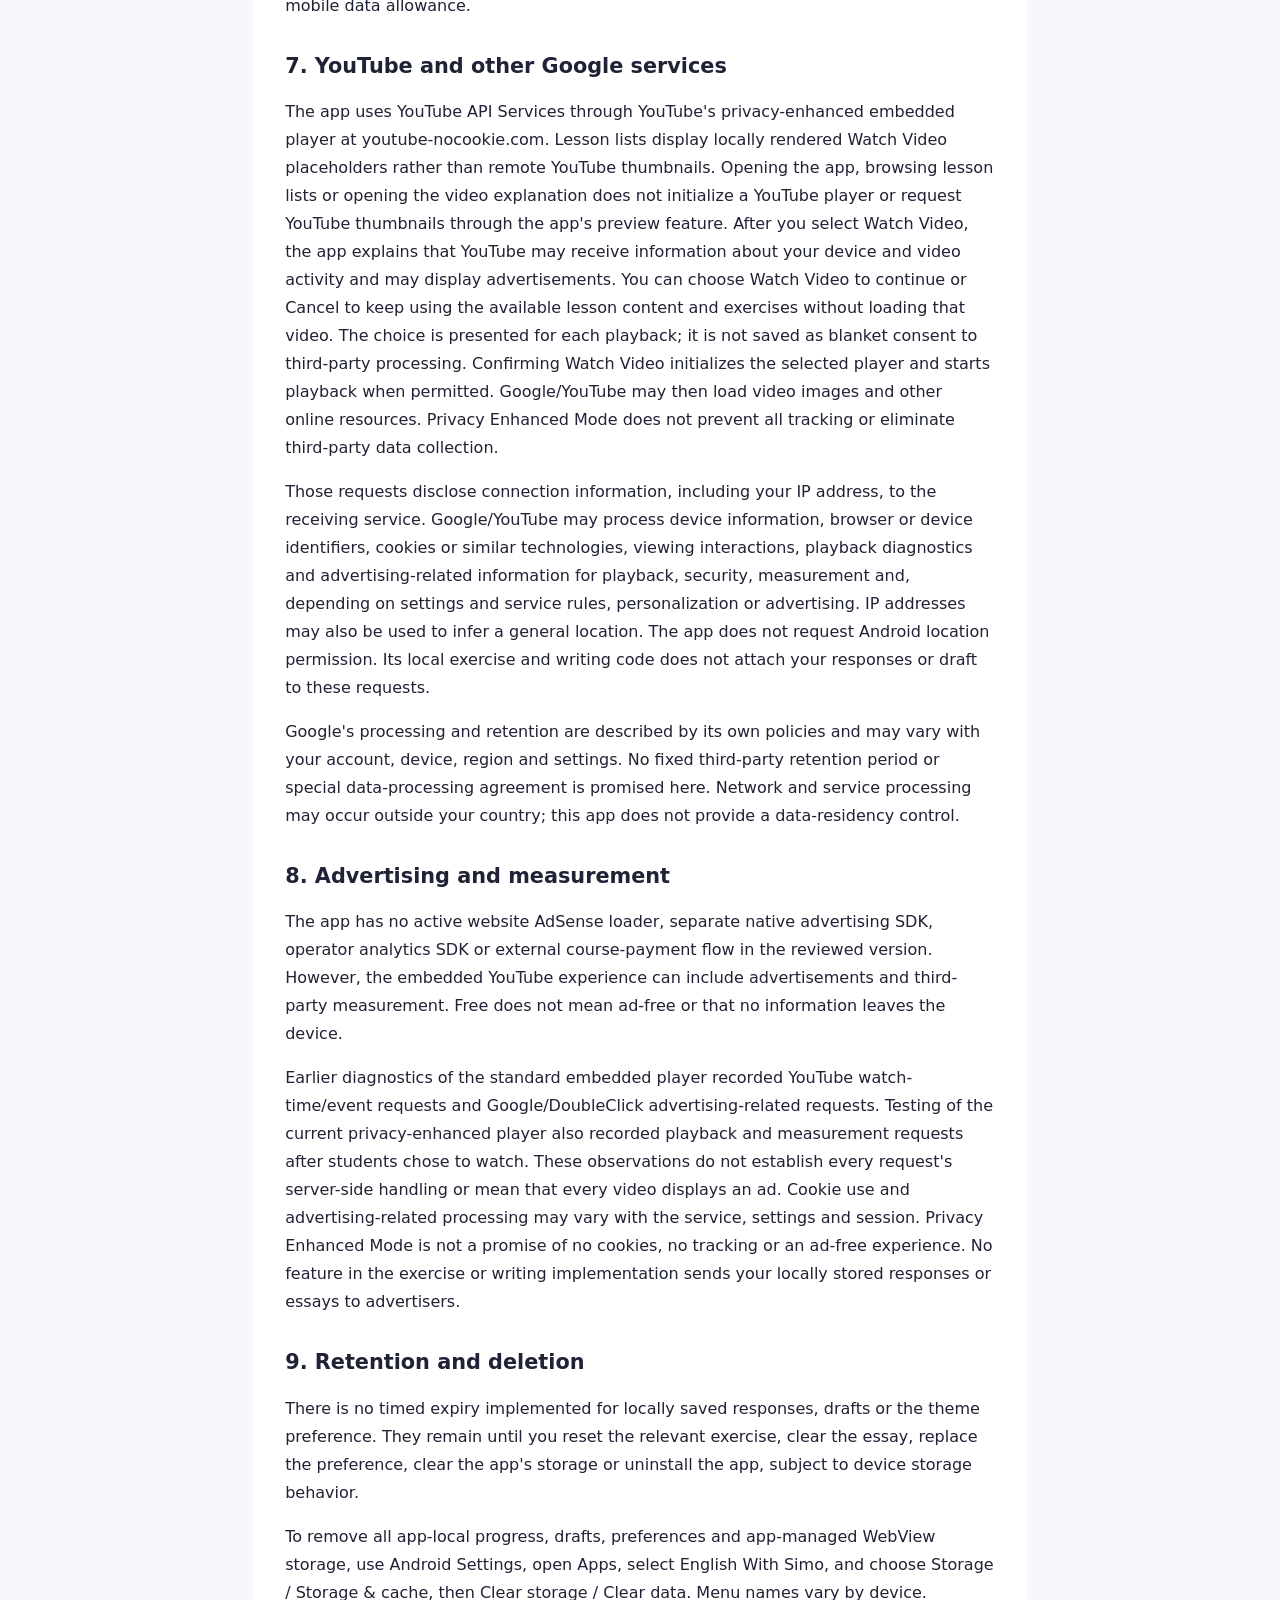
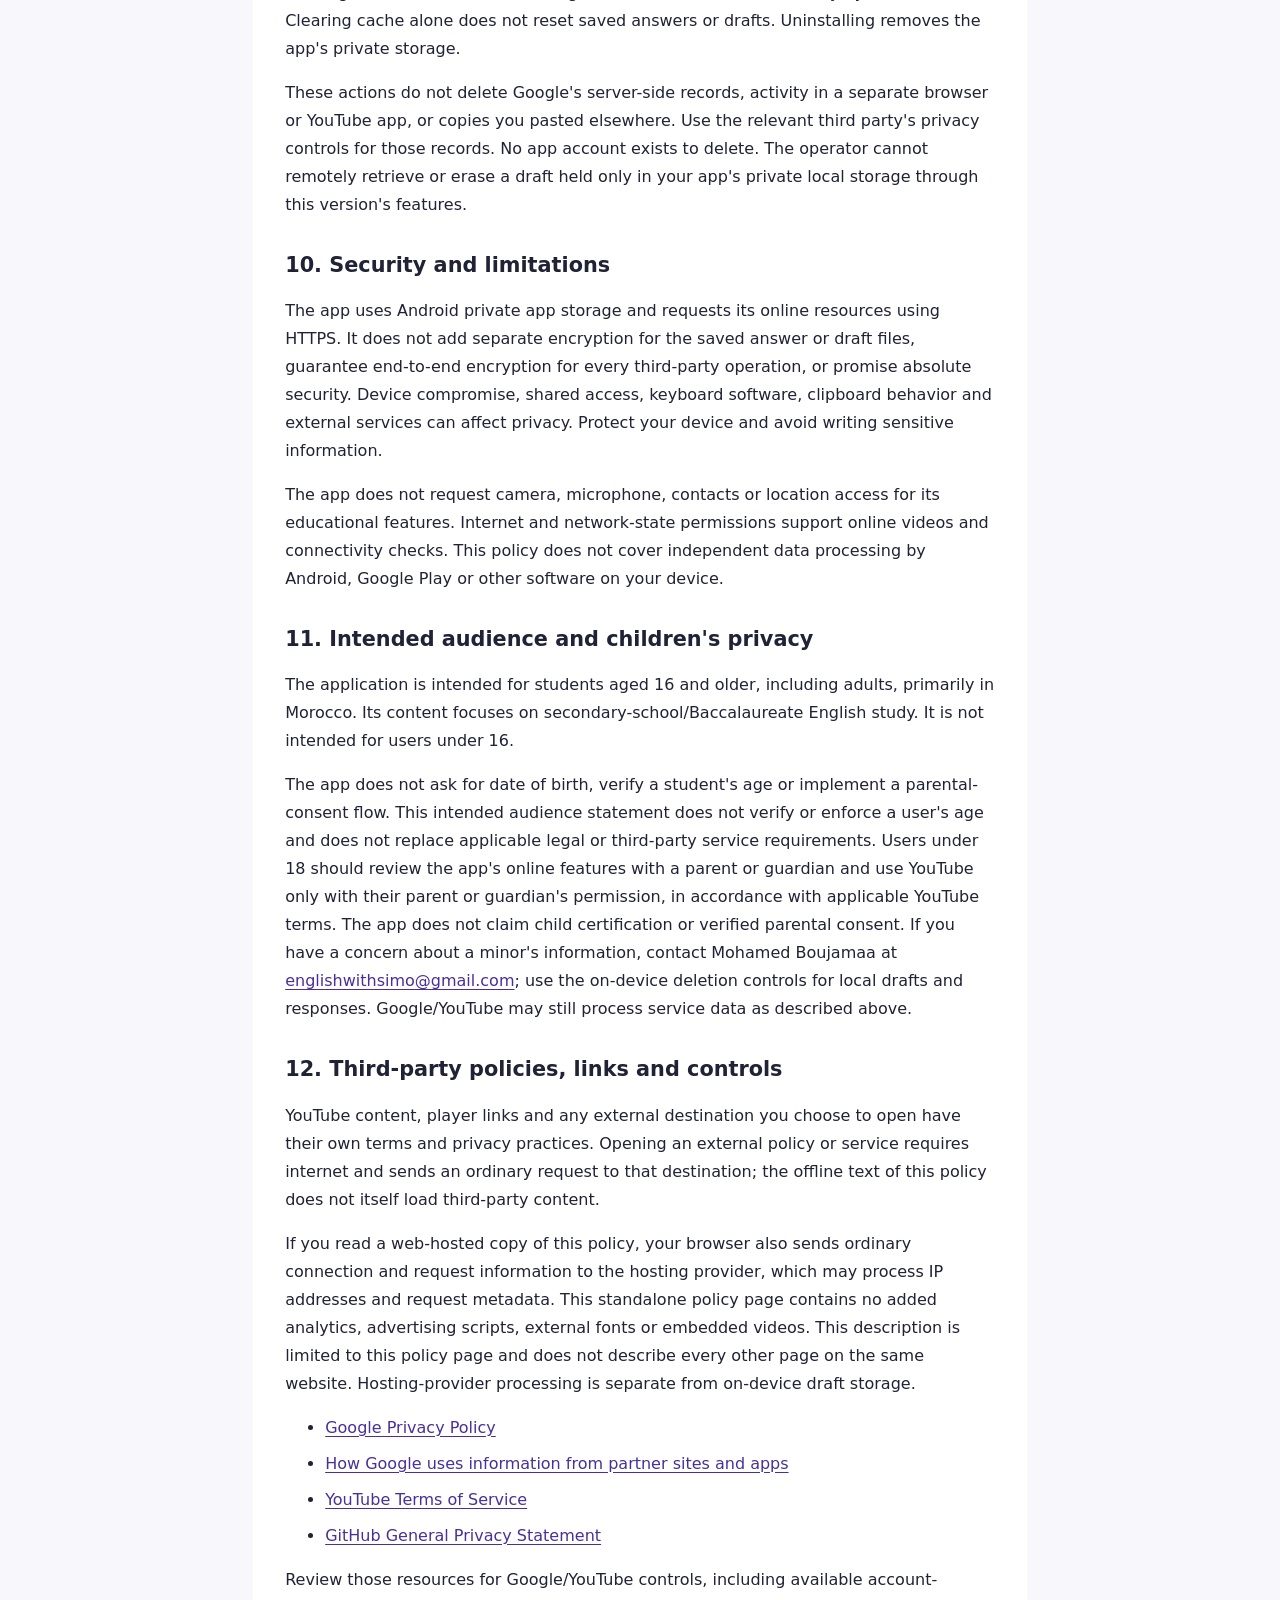
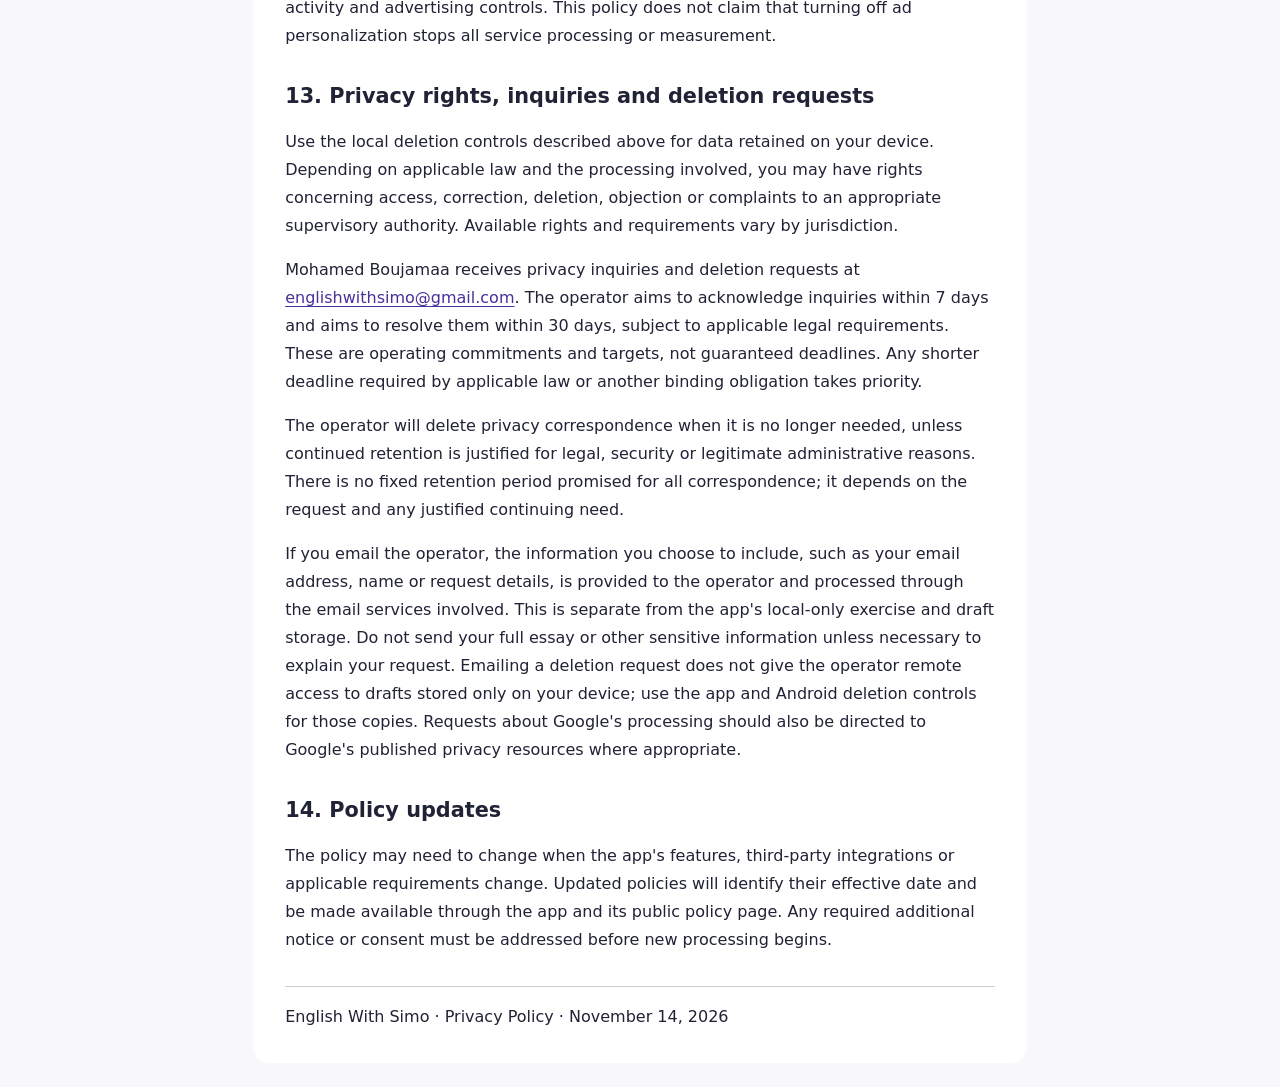
==== commit 212e073a: "Update privacy policy intended audience to 16 and older" ====
--- a/privacy-policy.html
+++ b/privacy-policy.html
@@ -40,8 +40,8 @@
 <p>The app uses Android private app storage and requests its online resources using HTTPS. It does not add separate encryption for the saved answer or draft files, guarantee end-to-end encryption for every third-party operation, or promise absolute security. Device compromise, shared access, keyboard software, clipboard behavior and external services can affect privacy. Protect your device and avoid writing sensitive information.</p>
 <p>The app does not request camera, microphone, contacts or location access for its educational features. Internet and network-state permissions support online videos and connectivity checks. This policy does not cover independent data processing by Android, Google Play or other software on your device.</p>
 <h2 id="section-11">11. Intended audience and children&#39;s privacy</h2>
-<p>The application is intended for users aged 13 and older, primarily in Morocco. Its content focuses on secondary-school/Baccalaureate English study. It is not intended for children under 13.</p>
-<p>The app does not ask for date of birth, verify a student&#39;s age or implement a parental-consent flow. The intended age range is not an age-verification mechanism. Users under 18 should review the app&#39;s online features with a parent or guardian and follow applicable YouTube age and guardian requirements. The app does not claim child certification or verified parental consent. If you have a concern about a minor&#39;s information, contact Mohamed Boujamaa at <a href="mailto:englishwithsimo@gmail.com" target="_blank" rel="noopener noreferrer" referrerpolicy="no-referrer">englishwithsimo@gmail.com</a>; use the on-device deletion controls for local drafts and responses. Google/YouTube may still process service data as described above.</p>
+<p>The application is intended for students aged 16 and older, including adults, primarily in Morocco. Its content focuses on secondary-school/Baccalaureate English study. It is not intended for users under 16.</p>
+<p>The app does not ask for date of birth, verify a student&#39;s age or implement a parental-consent flow. This intended audience statement does not verify or enforce a user&#39;s age and does not replace applicable legal or third-party service requirements. Users under 18 should review the app&#39;s online features with a parent or guardian and use YouTube only with their parent or guardian&#39;s permission, in accordance with applicable YouTube terms. The app does not claim child certification or verified parental consent. If you have a concern about a minor&#39;s information, contact Mohamed Boujamaa at <a href="mailto:englishwithsimo@gmail.com" target="_blank" rel="noopener noreferrer" referrerpolicy="no-referrer">englishwithsimo@gmail.com</a>; use the on-device deletion controls for local drafts and responses. Google/YouTube may still process service data as described above.</p>
 <h2 id="section-12">12. Third-party policies, links and controls</h2>
 <p>YouTube content, player links and any external destination you choose to open have their own terms and privacy practices. Opening an external policy or service requires internet and sends an ordinary request to that destination; the offline text of this policy does not itself load third-party content.</p>
 <p>If you read a web-hosted copy of this policy, your browser also sends ordinary connection and request information to the hosting provider, which may process IP addresses and request metadata. This standalone policy page contains no added analytics, advertising scripts, external fonts or embedded videos. This description is limited to this policy page and does not describe every other page on the same website. Hosting-provider processing is separate from on-device draft storage.</p>
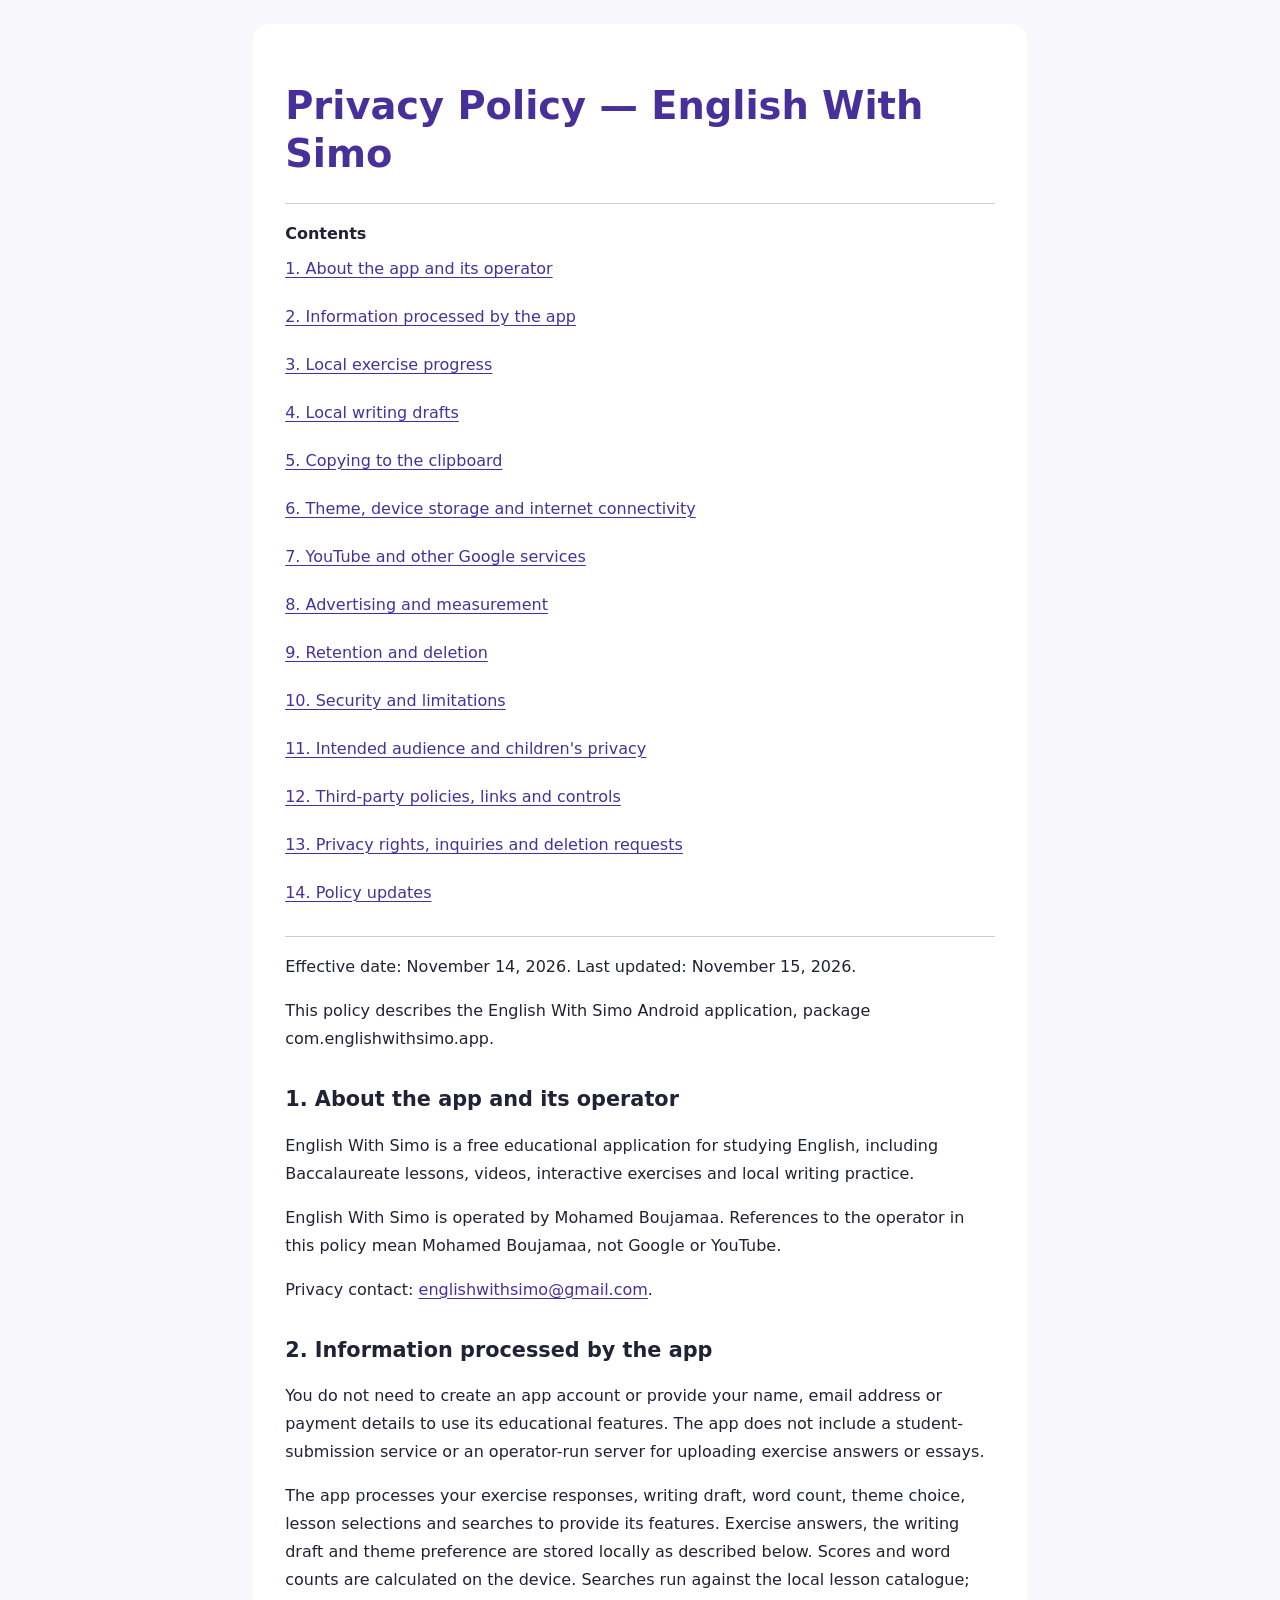
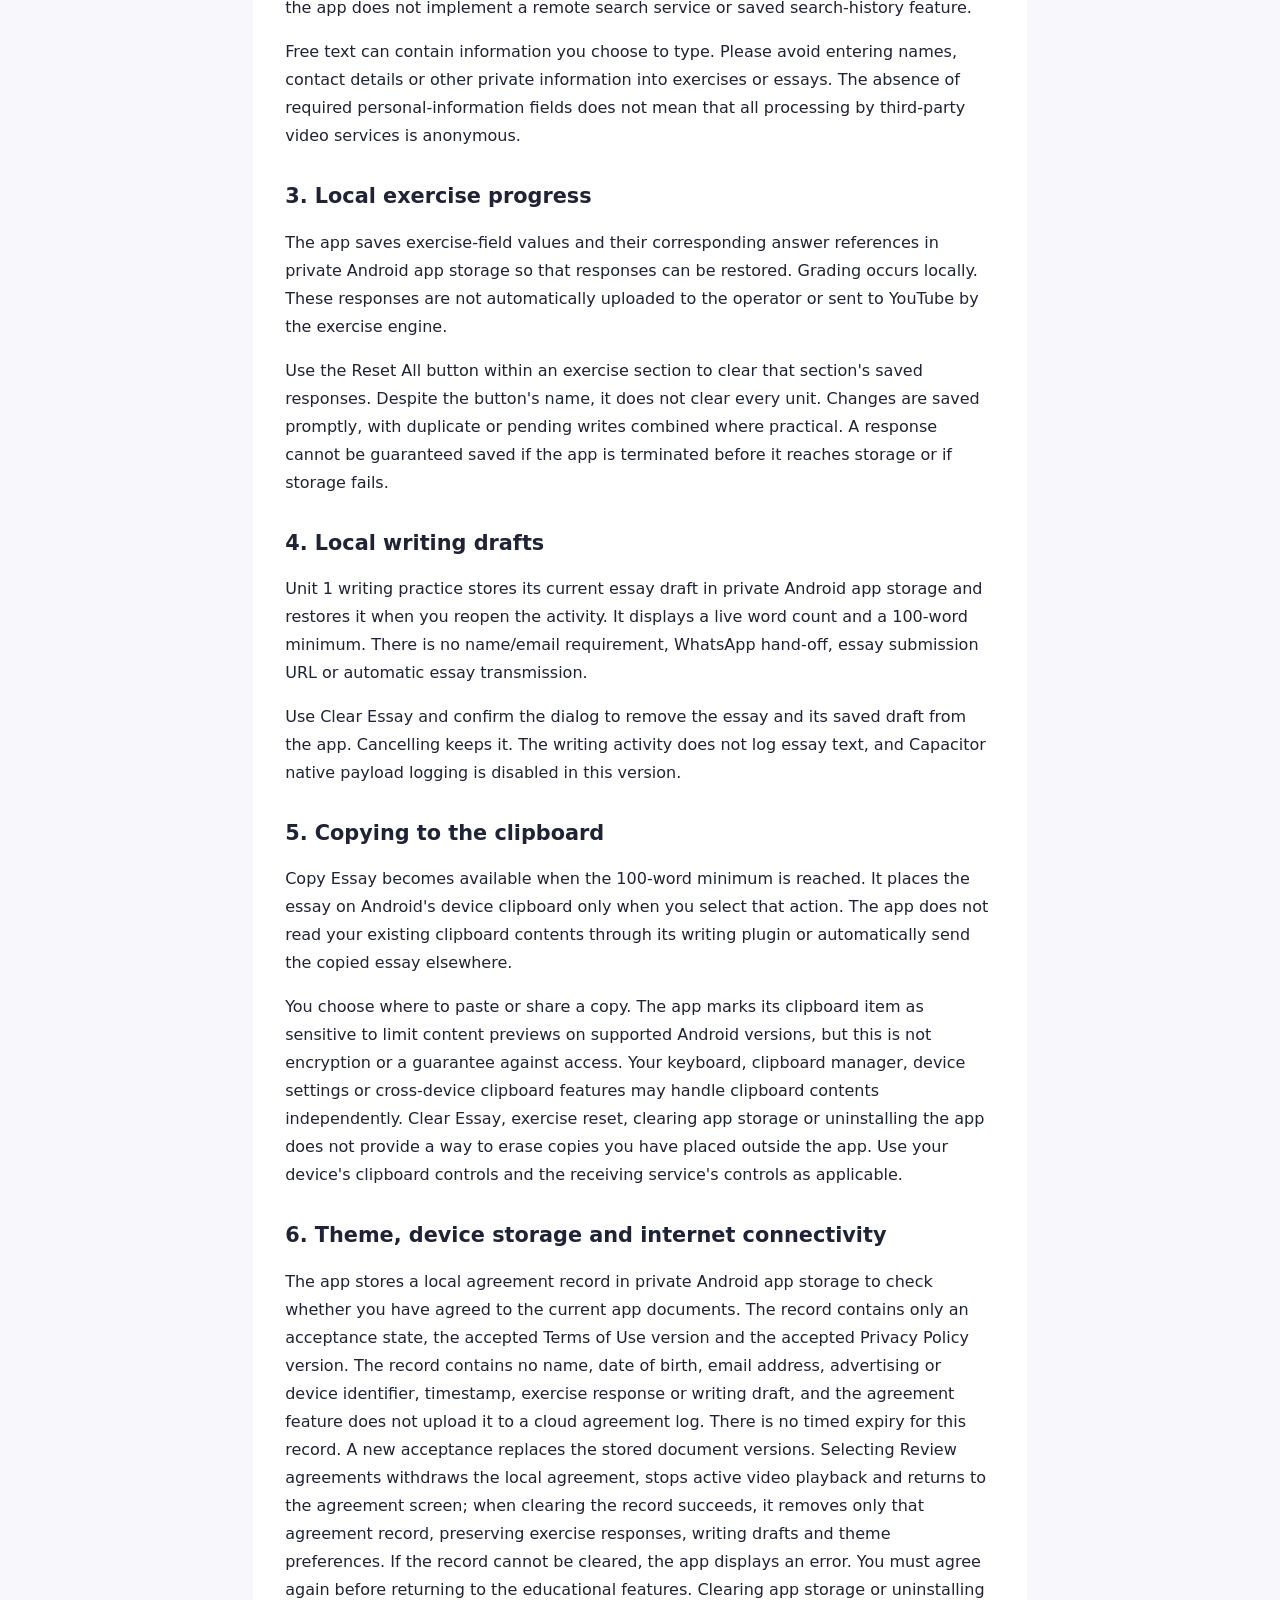
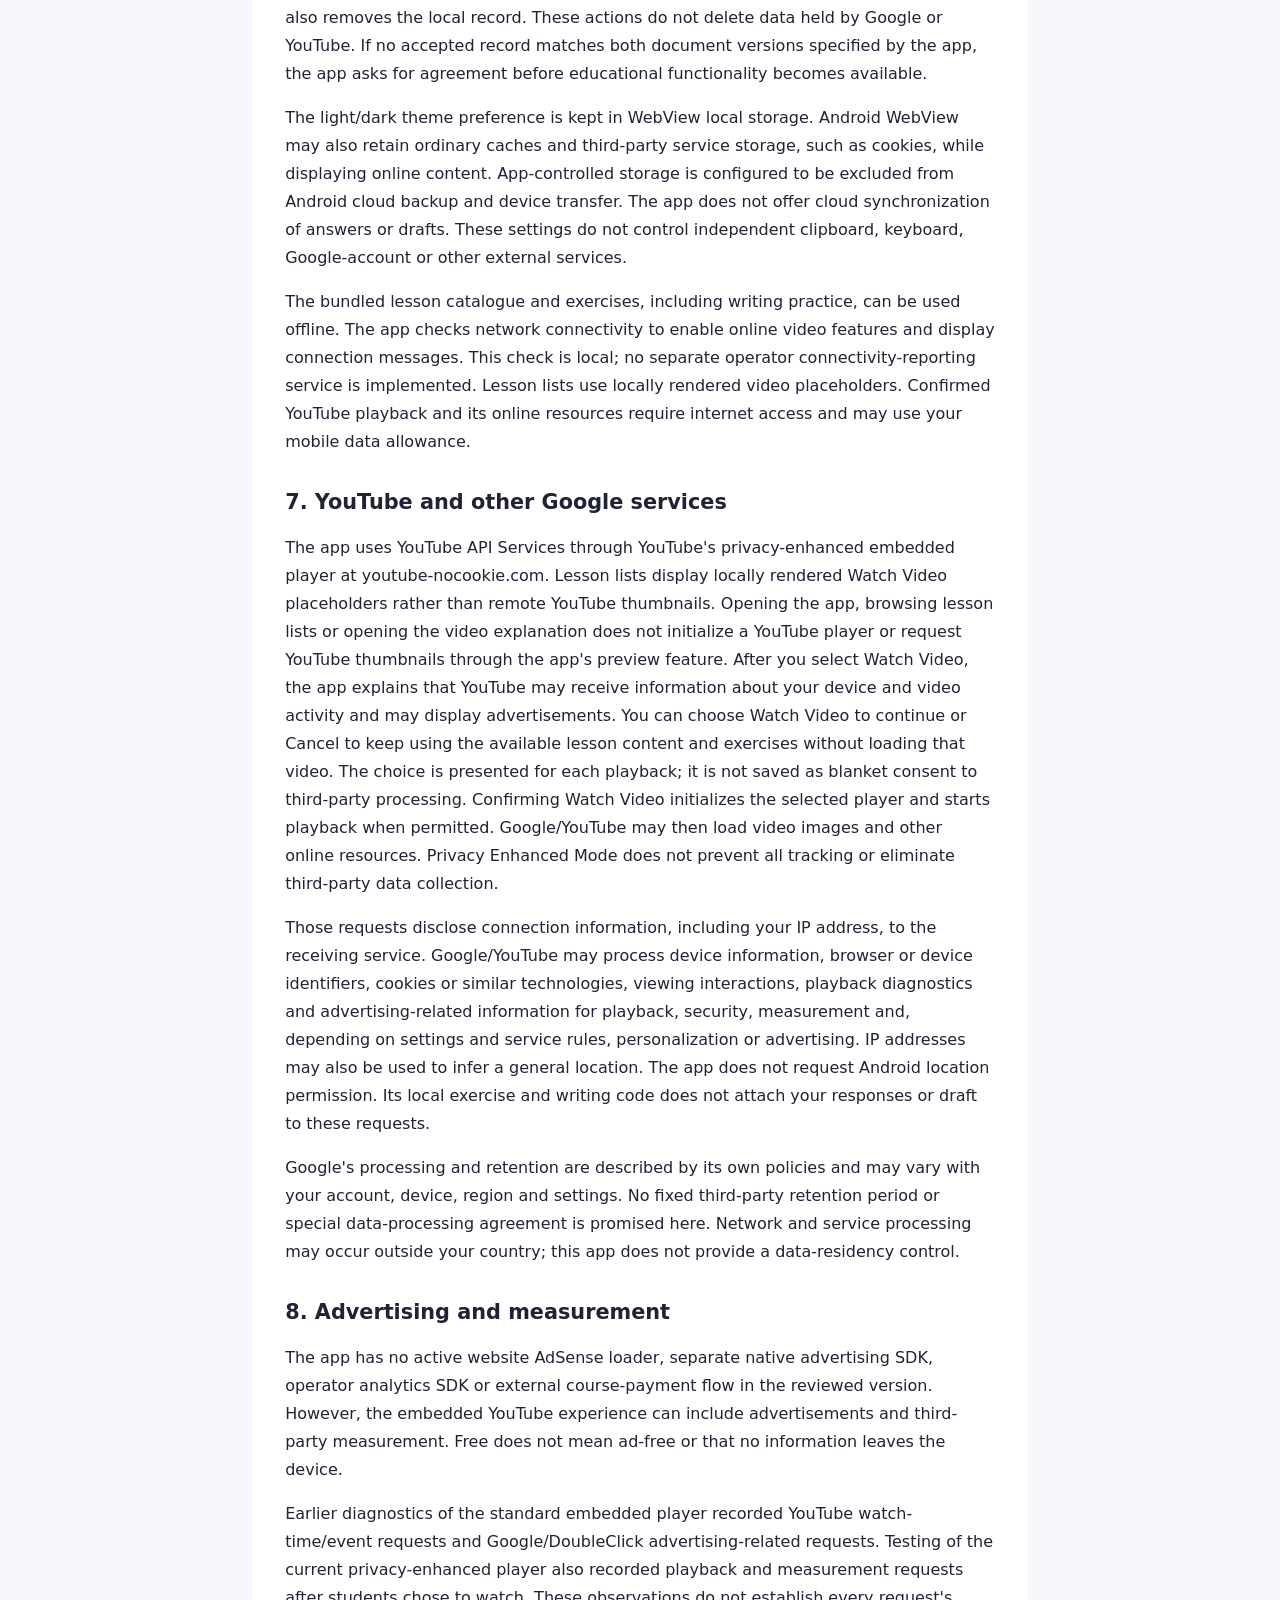
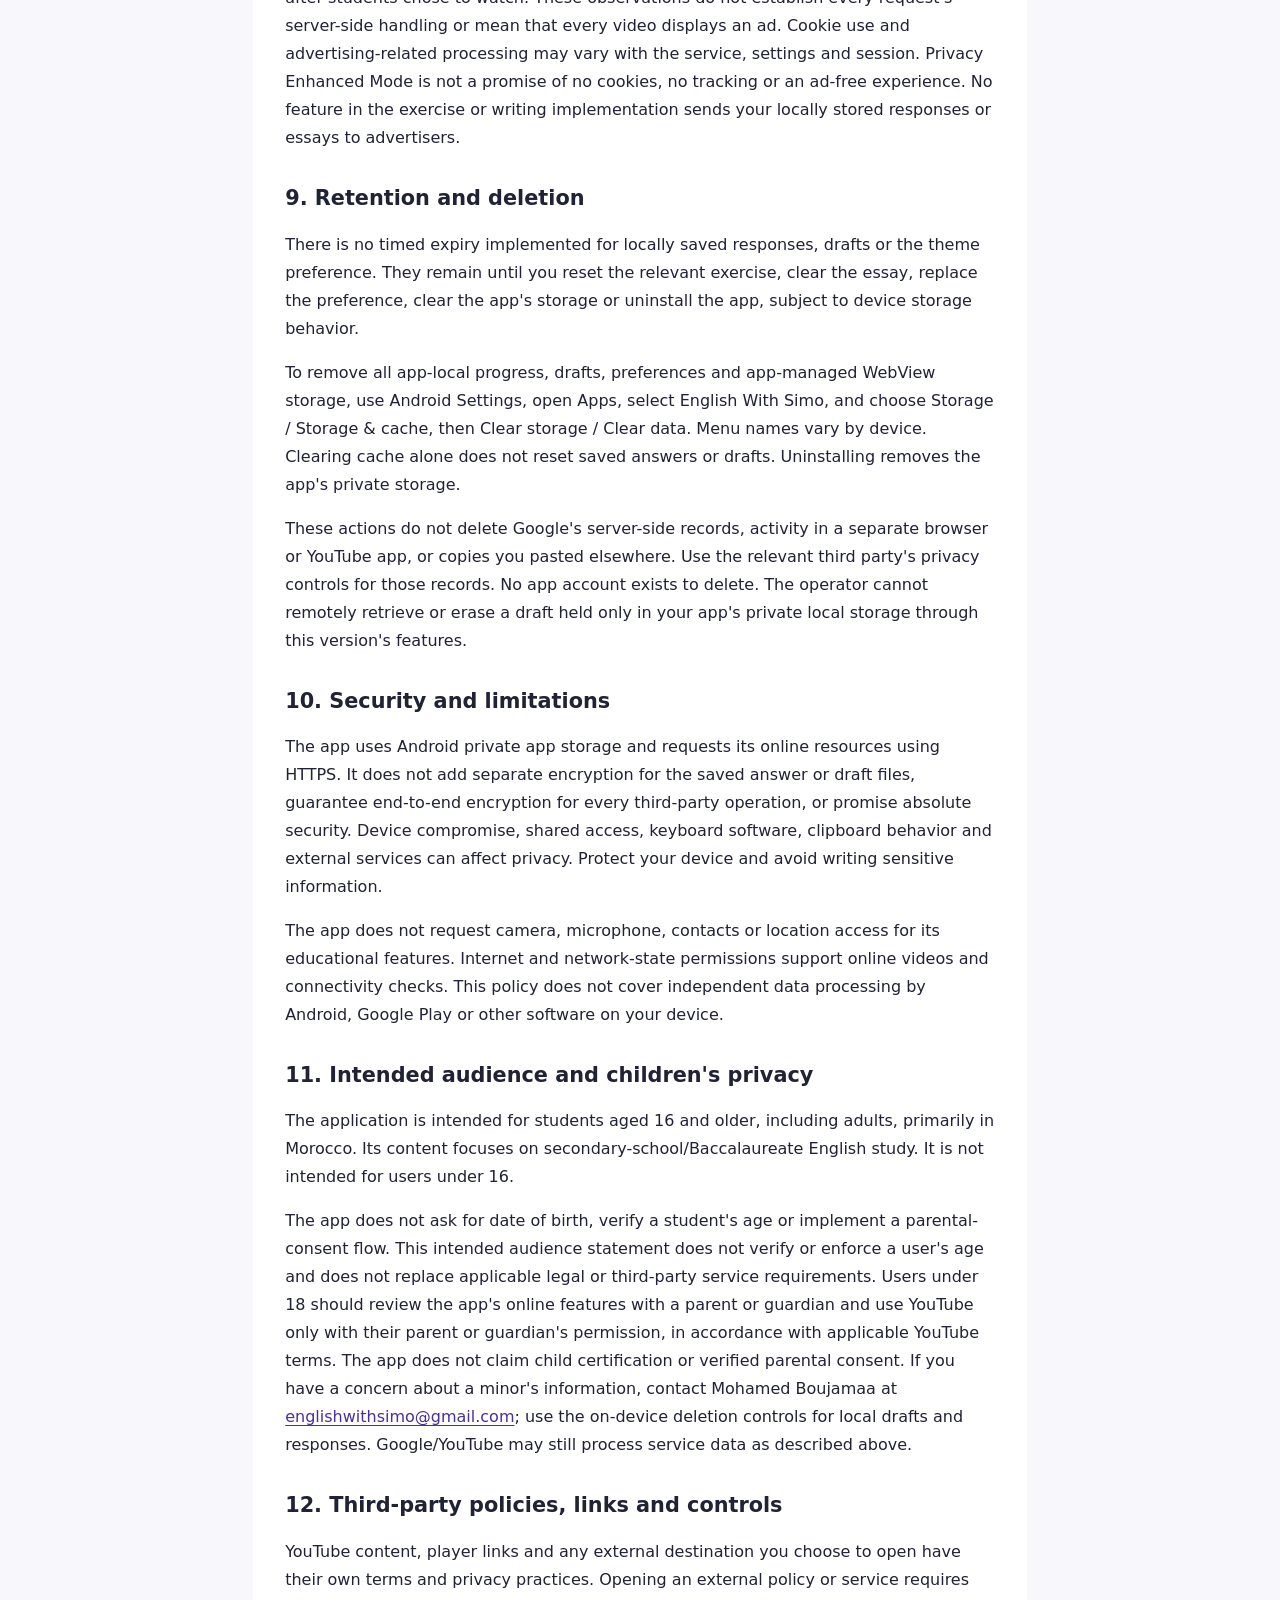
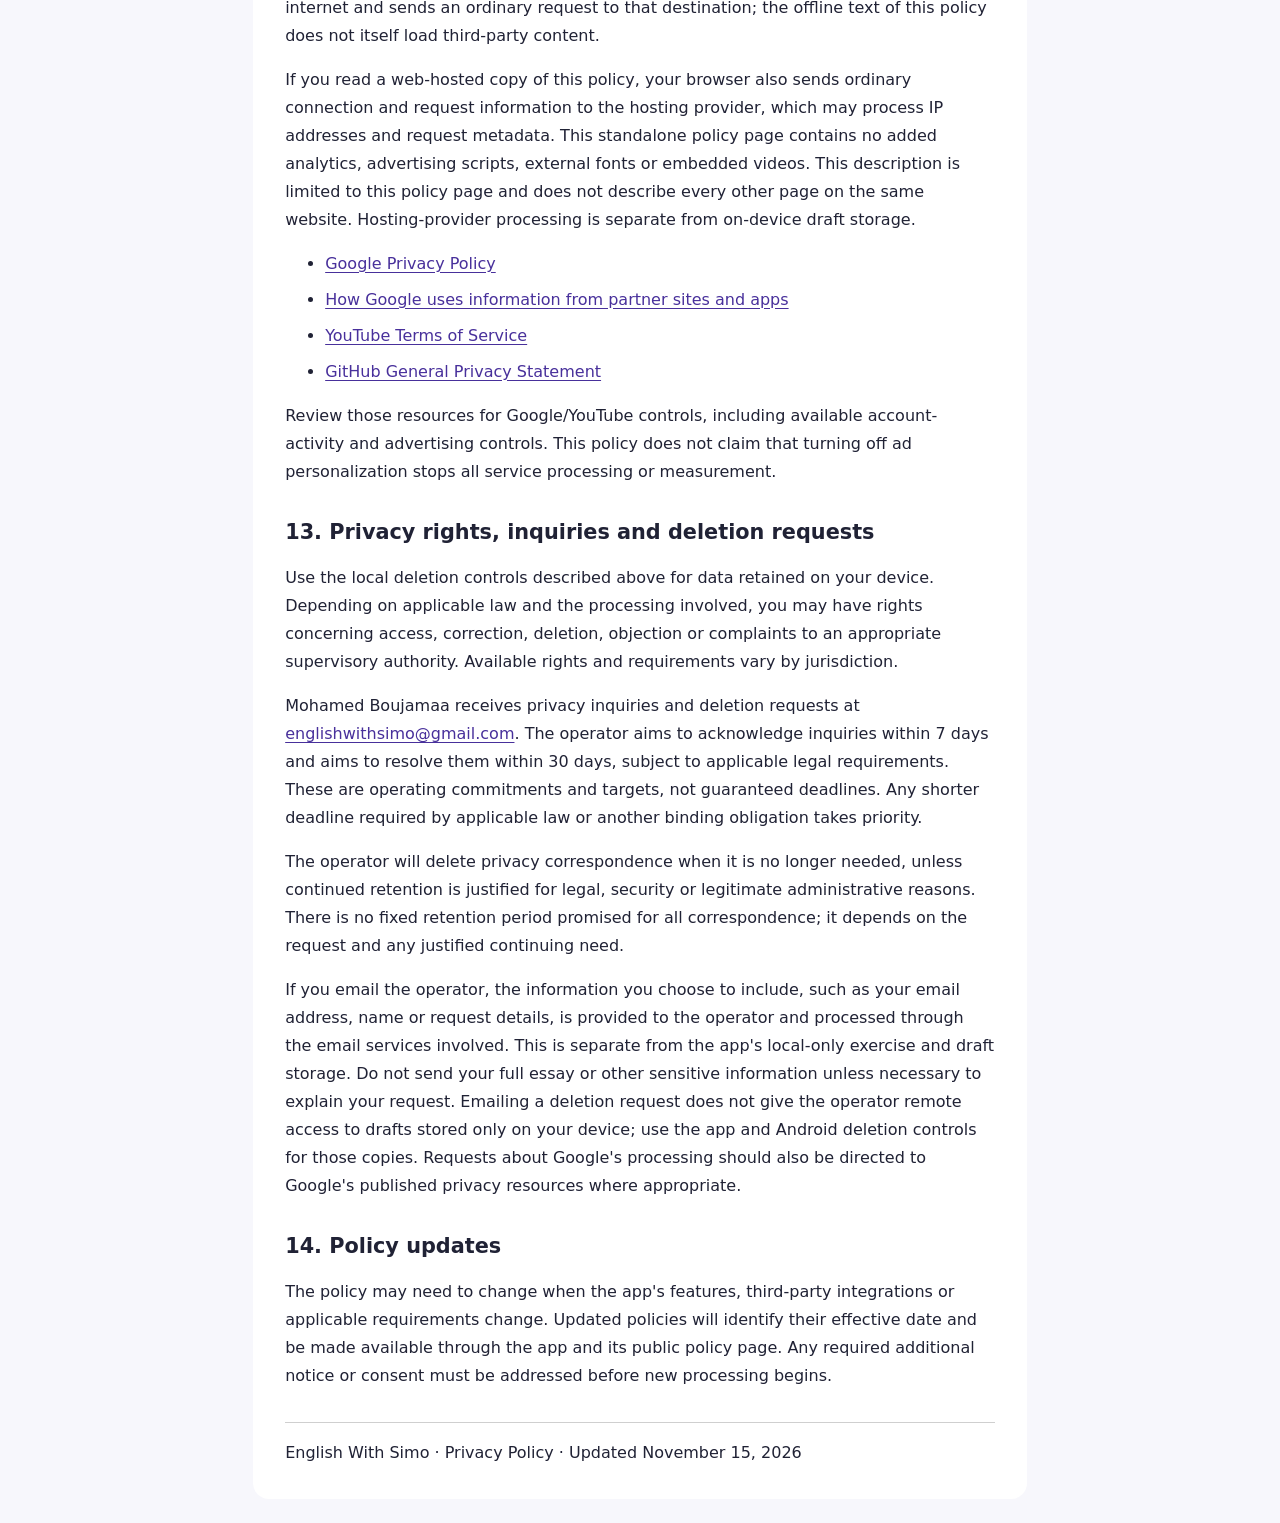
==== commit 3262a0c3: "Publish Android app legal documents and footer links" ====
--- a/privacy-policy.html
+++ b/privacy-policy.html
@@ -3,7 +3,7 @@
 <style>
 :root{color-scheme:light dark;--bg:#f7f7fc;--ink:#202235;--paper:#fff;--link:#48309b;--note:#fff2cb;--border:#b89028}*{box-sizing:border-box}body{margin:0;background:var(--bg);color:var(--ink);font:1rem/1.75 system-ui,-apple-system,"Segoe UI",sans-serif}main{max-width:76ch;margin:0 auto;padding:1.25rem;background:var(--paper)}h1{font-size:clamp(1.6rem,6vw,2.4rem);line-height:1.25;color:var(--link)}h2{font-size:1.3rem;line-height:1.4;margin-top:2rem;scroll-margin-top:1rem}p,li{overflow-wrap:anywhere}li{margin:.5rem 0}a{color:var(--link);text-underline-offset:.2em}a:focus-visible{outline:3px solid var(--link);outline-offset:3px}nav{border-block:1px solid #8886;padding:1rem 0}nav a{display:block;min-height:48px;padding:.4rem 0}.skip{position:absolute;left:-10000px}.skip:focus{left:1rem;top:1rem;background:var(--paper);padding:1rem;z-index:2}footer{margin-top:2rem;border-top:1px solid #8886;padding-top:1rem}@media(prefers-color-scheme:dark){:root{--bg:#151522;--paper:#202033;--ink:#efeff9;--link:#c8b9ff;--note:#352e19;--border:#d9b451}}@media(min-width:600px){main{margin:1.5rem auto;padding:2rem;border-radius:1rem}}@media print{nav,.skip{display:none}body,main{background:white;color:black}a{color:inherit}}
 </style></head><body><a class="skip" href="#policy">Skip to policy</a><main id="policy"><h1>Privacy Policy — English With Simo</h1><nav aria-label="Privacy policy contents"><strong>Contents</strong><a href="#section-1">1. About the app and its operator</a><a href="#section-2">2. Information processed by the app</a><a href="#section-3">3. Local exercise progress</a><a href="#section-4">4. Local writing drafts</a><a href="#section-5">5. Copying to the clipboard</a><a href="#section-6">6. Theme, device storage and internet connectivity</a><a href="#section-7">7. YouTube and other Google services</a><a href="#section-8">8. Advertising and measurement</a><a href="#section-9">9. Retention and deletion</a><a href="#section-10">10. Security and limitations</a><a href="#section-11">11. Intended audience and children&#39;s privacy</a><a href="#section-12">12. Third-party policies, links and controls</a><a href="#section-13">13. Privacy rights, inquiries and deletion requests</a><a href="#section-14">14. Policy updates</a></nav>
-<p>Effective date: November 14, 2026. Last updated: November 14, 2026.</p>
+<p>Effective date: November 14, 2026. Last updated: November 15, 2026.</p>
 <p>This policy describes the English With Simo Android application, package com.englishwithsimo.app.</p>
 <h2 id="section-1">1. About the app and its operator</h2>
 <p>English With Simo is a free educational application for studying English, including Baccalaureate lessons, videos, interactive exercises and local writing practice.</p>
@@ -23,6 +23,7 @@
 <p>Copy Essay becomes available when the 100-word minimum is reached. It places the essay on Android&#39;s device clipboard only when you select that action. The app does not read your existing clipboard contents through its writing plugin or automatically send the copied essay elsewhere.</p>
 <p>You choose where to paste or share a copy. The app marks its clipboard item as sensitive to limit content previews on supported Android versions, but this is not encryption or a guarantee against access. Your keyboard, clipboard manager, device settings or cross-device clipboard features may handle clipboard contents independently. Clear Essay, exercise reset, clearing app storage or uninstalling the app does not provide a way to erase copies you have placed outside the app. Use your device&#39;s clipboard controls and the receiving service&#39;s controls as applicable.</p>
 <h2 id="section-6">6. Theme, device storage and internet connectivity</h2>
+<p>The app stores a local agreement record in private Android app storage to check whether you have agreed to the current app documents. The record contains only an acceptance state, the accepted Terms of Use version and the accepted Privacy Policy version. The record contains no name, date of birth, email address, advertising or device identifier, timestamp, exercise response or writing draft, and the agreement feature does not upload it to a cloud agreement log. There is no timed expiry for this record. A new acceptance replaces the stored document versions. Selecting Review agreements withdraws the local agreement, stops active video playback and returns to the agreement screen; when clearing the record succeeds, it removes only that agreement record, preserving exercise responses, writing drafts and theme preferences. If the record cannot be cleared, the app displays an error. You must agree again before returning to the educational features. Clearing app storage or uninstalling also removes the local record. These actions do not delete data held by Google or YouTube. If no accepted record matches both document versions specified by the app, the app asks for agreement before educational functionality becomes available.</p>
 <p>The light/dark theme preference is kept in WebView local storage. Android WebView may also retain ordinary caches and third-party service storage, such as cookies, while displaying online content. App-controlled storage is configured to be excluded from Android cloud backup and device transfer. The app does not offer cloud synchronization of answers or drafts. These settings do not control independent clipboard, keyboard, Google-account or other external services.</p>
 <p>The bundled lesson catalogue and exercises, including writing practice, can be used offline. The app checks network connectivity to enable online video features and display connection messages. This check is local; no separate operator connectivity-reporting service is implemented. Lesson lists use locally rendered video placeholders. Confirmed YouTube playback and its online resources require internet access and may use your mobile data allowance.</p>
 <h2 id="section-7">7. YouTube and other Google services</h2>
@@ -53,4 +54,4 @@
 <p>The operator will delete privacy correspondence when it is no longer needed, unless continued retention is justified for legal, security or legitimate administrative reasons. There is no fixed retention period promised for all correspondence; it depends on the request and any justified continuing need.</p>
 <p>If you email the operator, the information you choose to include, such as your email address, name or request details, is provided to the operator and processed through the email services involved. This is separate from the app&#39;s local-only exercise and draft storage. Do not send your full essay or other sensitive information unless necessary to explain your request. Emailing a deletion request does not give the operator remote access to drafts stored only on your device; use the app and Android deletion controls for those copies. Requests about Google&#39;s processing should also be directed to Google&#39;s published privacy resources where appropriate.</p>
 <h2 id="section-14">14. Policy updates</h2>
-<p>The policy may need to change when the app&#39;s features, third-party integrations or applicable requirements change. Updated policies will identify their effective date and be made available through the app and its public policy page. Any required additional notice or consent must be addressed before new processing begins.</p><footer>English With Simo · Privacy Policy · November 14, 2026</footer></main></body></html>
+<p>The policy may need to change when the app&#39;s features, third-party integrations or applicable requirements change. Updated policies will identify their effective date and be made available through the app and its public policy page. Any required additional notice or consent must be addressed before new processing begins.</p><footer>English With Simo · Privacy Policy · Updated November 15, 2026</footer></main></body></html>
